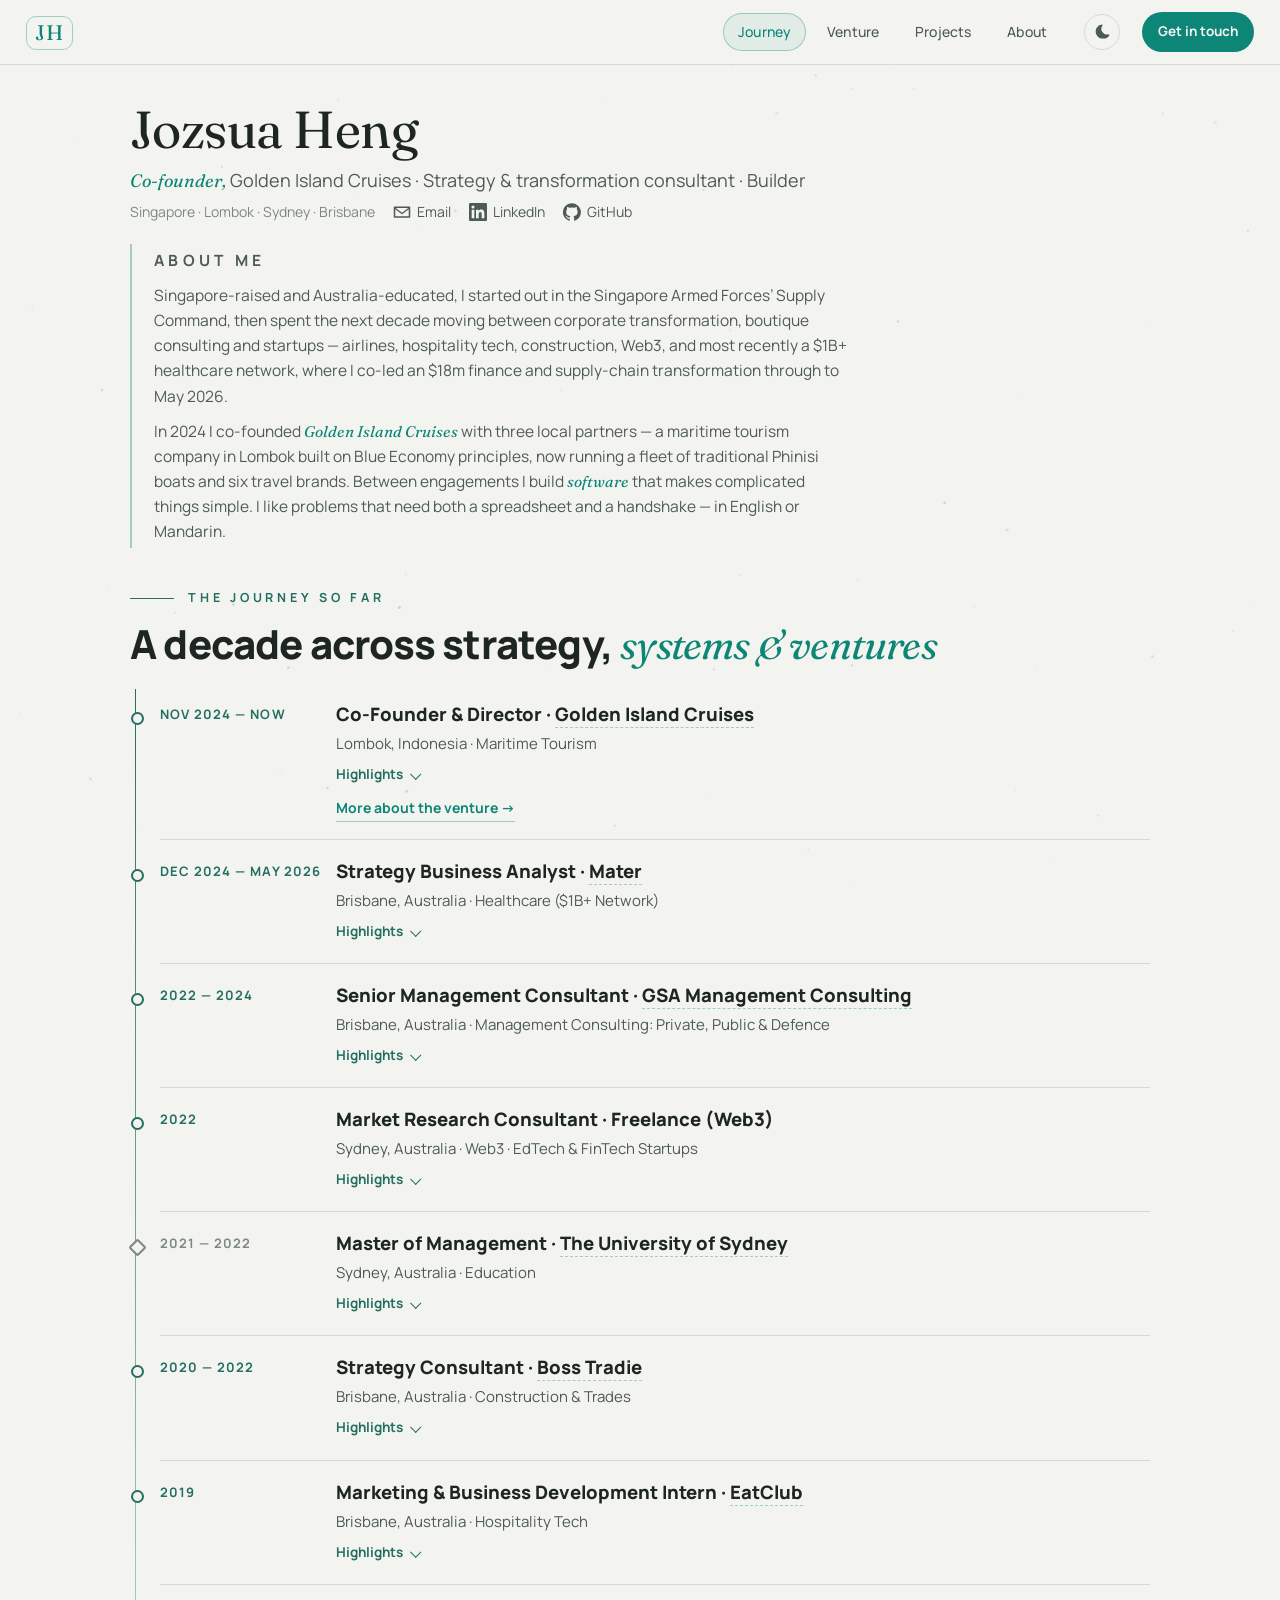
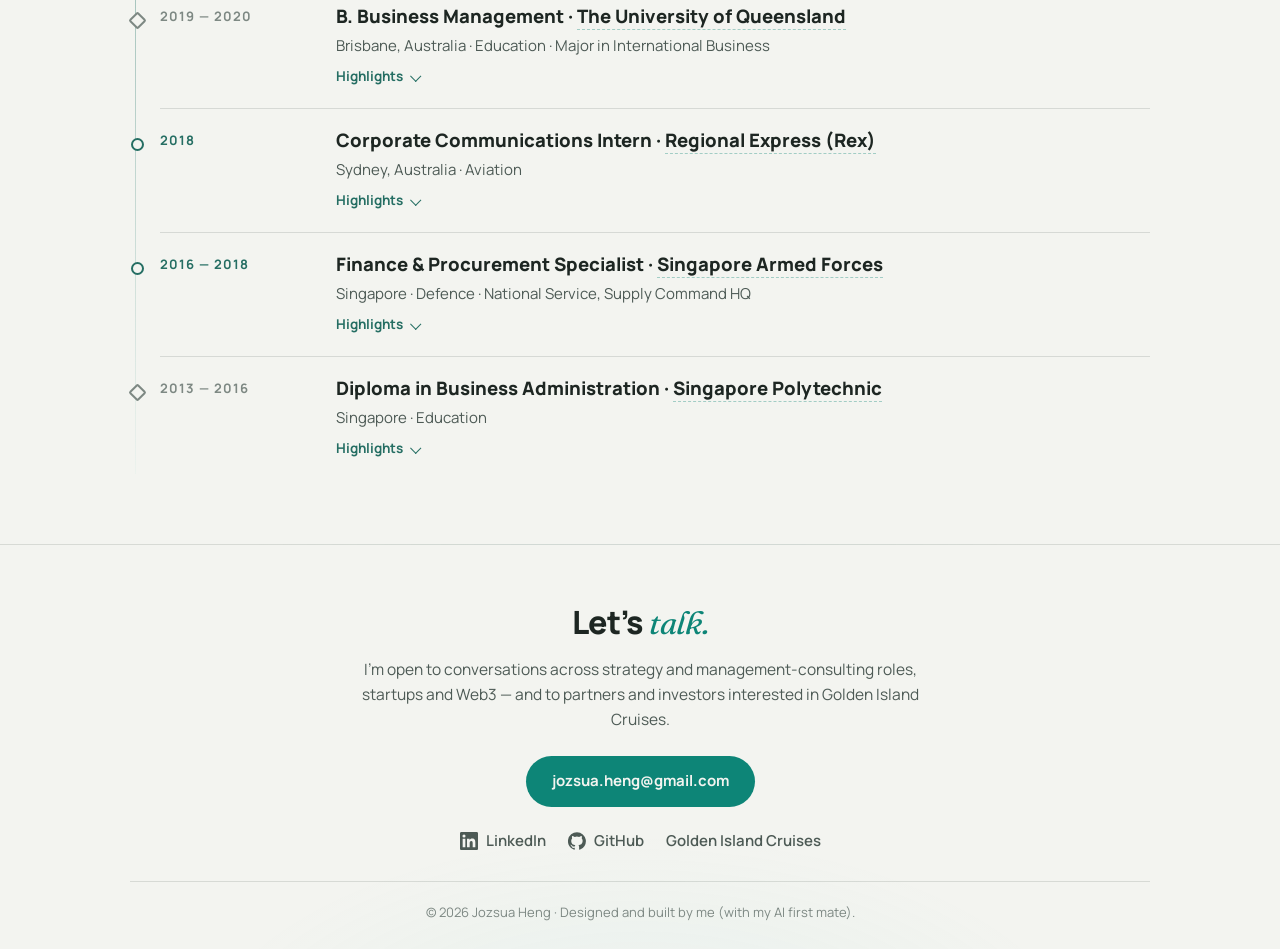
==== index.html @ a4e51306 "Big pass: themes, speckles, venture scrollytelling, education timeline, real photos - Light/dark mod" ====
<!DOCTYPE html>
<html lang="en">
<head>
  <meta charset="UTF-8" />
  <meta name="viewport" content="width=device-width, initial-scale=1.0" />
  <title>Jozsua Heng — Journey</title>
  <meta name="description" content="Jozsua Heng — co-founder of Golden Island Cruises (Lombok, Indonesia), strategy & transformation consultant, and builder of maps, tools and interactive software." />

  <meta property="og:title" content="Jozsua Heng — Ventures · Strategy · Software" />
  <meta property="og:description" content="Co-founder of Golden Island Cruises, strategy & transformation consultant, and builder of interactive software." />
  <meta property="og:type" content="website" />

  <link rel="icon" href="data:image/svg+xml,%3Csvg xmlns='http://www.w3.org/2000/svg' viewBox='0 0 64 64'%3E%3Crect width='64' height='64' rx='14' fill='%230e1218'/%3E%3Ctext x='32' y='42' font-family='Georgia,serif' font-size='28' fill='%236edacb' text-anchor='middle'%3EJH%3C/text%3E%3C/svg%3E" />

  <script>
    // set the saved (or system) theme before CSS paints, to avoid a flash
    (function () {
      try {
        var t = localStorage.getItem("theme");
        if (!t && window.matchMedia("(prefers-color-scheme: light)").matches) t = "light";
        if (t) document.documentElement.dataset.theme = t;
      } catch (e) {}
    })();
  </script>

  <link rel="preconnect" href="https://fonts.googleapis.com" />
  <link rel="preconnect" href="https://fonts.gstatic.com" crossorigin />
  <link href="https://fonts.googleapis.com/css2?family=Fraunces:ital,opsz,wght@0,9..144,400..600;1,9..144,400..600&family=Manrope:wght@400;500;600;700;800&display=swap" rel="stylesheet" />

  <link rel="stylesheet" href="styles.css" />
</head>
<body>
  <canvas id="specks" aria-hidden="true"></canvas>

  <header class="nav">
    <a class="nav-brand" href="index.html" aria-label="Home">
      <span class="monogram">JH</span>
    </a>
    <nav class="nav-links" aria-label="Pages">
      <a href="index.html" aria-current="page">Journey</a>
      <a href="venture.html">Venture</a>
      <a href="projects.html">Projects</a>
      <a href="about.html">About</a>
    </nav>
    <button class="theme-toggle" id="theme-toggle" aria-label="Toggle light/dark mode">
      <svg class="icon-sun" viewBox="0 0 24 24" aria-hidden="true"><path d="M12 17a5 5 0 1 1 0-10 5 5 0 0 1 0 10zm0-2a3 3 0 1 0 0-6 3 3 0 0 0 0 6zM11 1h2v3h-2V1zm0 19h2v3h-2v-3zM3.5 4.9 4.9 3.5l2.1 2.1-1.4 1.4-2.1-2.1zm13.5 13.5 1.4-1.4 2.1 2.1-1.4 1.4-2.1-2.1zM1 11h3v2H1v-2zm19 0h3v2h-3v-2zM3.5 19.1l2.1-2.1 1.4 1.4-2.1 2.1-1.4-1.4zM17 5.6l2.1-2.1 1.4 1.4-2.1 2.1-1.4-1.4z"/></svg>
      <svg class="icon-moon" viewBox="0 0 24 24" aria-hidden="true"><path d="M12.3 22a10 10 0 0 1-8.7-14.9A10 10 0 0 1 11 2.1a1 1 0 0 1 .9 1.6 8 8 0 0 0 8.4 12.4 1 1 0 0 1 1.2 1.4A10 10 0 0 1 12.3 22z"/></svg>
    </button>
    <a class="nav-cta" href="#contact">Get in touch</a>
  </header>

  <main>
    <!-- compact resume-style intro -->
    <section class="intro">
      <div class="container">
        <h1 class="intro-name reveal">Jozsua Heng</h1>
        <p class="intro-roles reveal">
          <span class="accent-serif">Co-founder,</span> Golden Island Cruises &middot; Strategy &amp; transformation consultant &middot; Builder
        </p>
        <p class="intro-meta reveal">
          <span>Singapore · Lombok · Sydney · Brisbane</span>
          <a href="mailto:jozsua.heng@gmail.com"><svg class="icon" viewBox="0 0 24 24" aria-hidden="true"><path d="M2 4.5h20a1 1 0 0 1 1 1v13a1 1 0 0 1-1 1H2a1 1 0 0 1-1-1v-13a1 1 0 0 1 1-1zm1.6 2L12 12.9 20.4 6.5H3.6zM21 8.4l-8.4 6.4a1 1 0 0 1-1.2 0L3 8.4v9.1h18V8.4z"/></svg>Email</a>
          <a href="https://www.linkedin.com/in/jozsuaheng" target="_blank" rel="noopener"><svg class="icon" viewBox="0 0 24 24" aria-hidden="true"><path d="M20.45 20.45h-3.55v-5.57c0-1.33-.03-3.04-1.85-3.04-1.85 0-2.14 1.45-2.14 2.94v5.67H9.36V9h3.41v1.56h.05c.48-.9 1.64-1.85 3.37-1.85 3.6 0 4.27 2.37 4.27 5.46v6.28zM5.34 7.43a2.06 2.06 0 1 1 0-4.12 2.06 2.06 0 0 1 0 4.12zM7.12 20.45H3.56V9h3.56v11.45zM22.22 0H1.77C.79 0 0 .77 0 1.72v20.55C0 23.23.79 24 1.77 24h20.45c.98 0 1.78-.77 1.78-1.73V1.72C24 .77 23.2 0 22.22 0z"/></svg>LinkedIn</a>
          <a href="https://github.com/JozsuaHeng" target="_blank" rel="noopener"><svg class="icon" viewBox="0 0 24 24" aria-hidden="true"><path d="M12 .3a12 12 0 0 0-3.8 23.4c.6.1.8-.3.8-.6v-2c-3.3.7-4-1.6-4-1.6-.6-1.4-1.4-1.8-1.4-1.8-1.1-.7.1-.7.1-.7 1.2.1 1.9 1.2 1.9 1.2 1 1.8 2.8 1.3 3.5 1 .1-.8.4-1.3.7-1.6-2.7-.3-5.5-1.3-5.5-5.9 0-1.3.5-2.4 1.2-3.2-.1-.3-.5-1.5.1-3.2 0 0 1-.3 3.3 1.2a11.5 11.5 0 0 1 6 0c2.3-1.5 3.3-1.2 3.3-1.2.6 1.7.2 2.9.1 3.2.8.8 1.2 1.9 1.2 3.2 0 4.6-2.8 5.6-5.5 5.9.4.4.8 1.1.8 2.2v3.3c0 .3.2.7.8.6A12 12 0 0 0 12 .3z"/></svg>GitHub</a>
        </p>
        <div class="aboutme reveal">
          <p class="aboutme-label">About me</p>
          <p>
            Singapore-raised and Australia-educated, I started out in the
            Singapore Armed Forces&rsquo; Supply Command, then spent the next
            decade moving between corporate transformation, boutique consulting
            and startups — airlines, hospitality tech, construction, Web3, and
            most recently a $1B+ healthcare network, where I co-led an $18m
            finance and supply-chain transformation through to May 2026.
          </p>
          <p>
            In 2024 I co-founded <a href="venture.html" class="accent-serif" style="text-decoration:none">Golden Island Cruises</a>
            with three local partners — a maritime tourism company in Lombok
            built on Blue Economy principles, now running a fleet of
            traditional Phinisi boats and six travel brands. Between
            engagements I build <a href="projects.html" class="accent-serif" style="text-decoration:none">software</a>
            that makes complicated things simple. I like problems that need
            both a spreadsheet and a handshake — in English or Mandarin.
          </p>
        </div>
      </div>
    </section>

    <section class="section">
      <div class="container">
        <p class="eyebrow reveal"><span class="eyebrow-line"></span>The journey so far</p>
        <h2 class="section-title reveal">A decade across strategy, <em class="accent-serif">systems&nbsp;&amp;&nbsp;ventures</em></h2>

        <ol class="timeline">
          <li class="tl-item reveal">
            <div class="tl-when">Nov 2024 — now</div>
            <div class="tl-body">
              <h3>Co-Founder &amp; Director · <a href="venture.html">Golden Island Cruises</a></h3>
              <p class="tl-where">Lombok, Indonesia · Maritime Tourism</p>
              <details class="tl-details">
                <summary>Highlights</summary>
                <ul class="tl-points">
                  <li>Co-founded the company <strong>with three local partners</strong> and engineered its pivot from a boutique agency into a <strong>scaled maritime operator</strong> — securing capital and streamlining vessel acquisition toward a 150% capacity increase within 24 months.</li>
                  <li>Designed a lean operating model on <strong>Blue Economy principles</strong>, cutting overheads ~25% through vertical integration of the supply chain.</li>
                  <li>Built a <strong>dynamic pricing and yield strategy</strong> to manage revenue across Indonesia's seasonal demand cycles.</li>
                  <li>Help lead a cross-functional, multi-lingual <strong>team of 30</strong>, holding international luxury and safety benchmarks in an emerging-market environment.</li>
                  <li>Created a social-enterprise framework prioritising <strong>indigenous employment and cultural preservation</strong>, plus a partnership-pathway equity model for staff.</li>
                  <li>Performed bottom-up <strong>valuations and cashflow forecasts</strong> of the fleet and IP to baseline future equity partnerships and funding rounds.</li>
                </ul>
              </details>
              <p class="tl-links"><a href="venture.html">More about the venture →</a></p>
            </div>
          </li>

          <li class="tl-item reveal">
            <div class="tl-when">Dec 2024 — May 2026</div>
            <div class="tl-body">
              <h3>Strategy Business Analyst · <a href="https://www.mater.org.au/" target="_blank" rel="noopener">Mater</a></h3>
              <p class="tl-where">Brisbane, Australia · Healthcare ($1B+ Network)</p>
              <details class="tl-details">
                <summary>Highlights</summary>
                <ul class="tl-points">
                  <li>Co-led an <strong>$18m organisation-wide finance and supply-chain transformation</strong> ("Making Mater Match Fit" and the Dynamics&nbsp;365 remediation) for one of Australia's largest healthcare providers.</li>
                  <li>Identified and mitigated <strong>300+ critical data-integrity risks</strong>, directly informing executive decision-making and preventing operational downtime.</li>
                  <li>Translated <strong>600+ business and technical requirements</strong> into an actionable roadmap — six work packages and sixteen workstreams — for senior leadership.</li>
                  <li>Served as a strategic aide to the <strong>CFO</strong>, turning complex program data into board-level briefs and presentations.</li>
                </ul>
              </details>
            </div>
          </li>

          <li class="tl-item reveal">
            <div class="tl-when">2022 — 2024</div>
            <div class="tl-body">
              <h3>Senior Management Consultant · <a href="https://gsamc.com.au/" target="_blank" rel="noopener">GSA Management Consulting</a></h3>
              <p class="tl-where">Brisbane, Australia · Management Consulting: Private, Public &amp; Defence</p>
              <details class="tl-details">
                <summary>Highlights</summary>
                <ul class="tl-points">
                  <li>Delivered <strong>requirements gathering, options analyses and cost models</strong> across health, emergency services, defence, education, agriculture and construction — including a health-sector engagement that earned a formal client commendation.</li>
                  <li>Coordinated a major <strong>emergency-services transition program</strong>: deliverables, milestones, dependencies and budgets across multiple workstreams.</li>
                  <li>Founded the firm's internal <strong>Tech Advisory Team</strong> and designed its first workshops on AI and generative AI, driving a culture of digital readiness.</li>
                  <li>Curated content for international excellence awards — <strong>securing category wins and finalist placements</strong> — and built dashboards and metrics that improved how the firm ran its own engagements.</li>
                </ul>
              </details>
            </div>
          </li>

          <li class="tl-item reveal">
            <div class="tl-when">2022</div>
            <div class="tl-body">
              <h3>Market Research Consultant · Freelance (Web3)</h3>
              <p class="tl-where">Sydney, Australia · Web3 · EdTech &amp; FinTech Startups</p>
              <details class="tl-details">
                <summary>Highlights</summary>
                <ul class="tl-points">
                  <li>Architected the <strong>go-to-market strategy</strong> for web3academy, an EdTech venture moving traditional curriculum into decentralised learning.</li>
                  <li>Ran market and competitor analysis for NiftySubs, a FinTech subscription-management startup — feeding a <strong>pre-seed raise of $1.5m at a $13.5m valuation</strong>.</li>
                  <li>Co-designed and launched a <strong>5-day online course</strong> on the fundamentals of Web3.</li>
                </ul>
              </details>
            </div>
          </li>

          <li class="tl-item tl-edu reveal">
            <div class="tl-when">2021 — 2022</div>
            <div class="tl-body">
              <h3>Master of Management · <a href="https://www.sydney.edu.au/" target="_blank" rel="noopener">The University of Sydney</a></h3>
              <p class="tl-where">Sydney, Australia · Education</p>
              <details class="tl-details">
                <summary>Highlights</summary>
                <ul class="tl-points">
                  <li>Led a strategic <strong>market-entry project</strong> for a Web3 EdTech startup — then was retained as its freelance consultant for the implementation.</li>
                </ul>
              </details>
            </div>
          </li>

          <li class="tl-item reveal">
            <div class="tl-when">2020 — 2022</div>
            <div class="tl-body">
              <h3>Strategy Consultant · <a href="https://bosstradie.com.au/" target="_blank" rel="noopener">Boss Tradie</a></h3>
              <p class="tl-where">Brisbane, Australia · Construction &amp; Trades</p>
              <details class="tl-details">
                <summary>Highlights</summary>
                <ul class="tl-points">
                  <li>Cut a client's internal costs <strong>80%</strong> by restructuring sales around cross-border outsourcing, and achieved a <strong>48% manufacturing cost reduction</strong> for a height-safety client.</li>
                  <li>Led a <strong>Salesforce Sales Cloud implementation</strong> end-to-end — requirements, integration and stakeholder capability building.</li>
                  <li>Guided clients through <strong>ISO 9001 / 14001 / 45001 certification</strong>, including a new document-control system.</li>
                  <li>Built <strong>online calculators and estimating tools</strong> that streamlined quoting and bidding, and helped launch a concrete-polishing company from concept to full-scale operations.</li>
                </ul>
              </details>
            </div>
          </li>

          <li class="tl-item reveal">
            <div class="tl-when">2019</div>
            <div class="tl-body">
              <h3>Marketing &amp; Business Development Intern · <a href="https://eatclub.com.au/" target="_blank" rel="noopener">EatClub</a></h3>
              <p class="tl-where">Brisbane, Australia · Hospitality Tech</p>
              <details class="tl-details">
                <summary>Highlights</summary>
                <ul class="tl-points">
                  <li>Contributed to <strong>business and market development strategies</strong> for revenue growth in the restaurant-deals app.</li>
                  <li>Developed a <strong>CRM dashboard</strong> for market analysis and decision-making.</li>
                  <li>Ran <strong>user testing</strong> for the next version of the consumer app and QA on marketing material.</li>
                </ul>
              </details>
            </div>
          </li>

          <li class="tl-item tl-edu reveal">
            <div class="tl-when">2019 — 2020</div>
            <div class="tl-body">
              <h3>B. Business Management · <a href="https://www.uq.edu.au/" target="_blank" rel="noopener">The University of Queensland</a></h3>
              <p class="tl-where">Brisbane, Australia · Education · Major in International Business</p>
              <details class="tl-details">
                <summary>Highlights</summary>
                <ul class="tl-points">
                  <li>Awarded the 2020 <strong>Dean's Commendation for Academic Excellence</strong> — GPA in the top 10%.</li>
                  <li>As <strong>President of AIESEC UQ</strong>, orchestrated a merger of the UQ and QUT chapters, rescuing the program from insolvency.</li>
                  <li><strong>Master of Ceremonies</strong> for a 300-person gala, and mentor in the UQ BEL Global Mates program.</li>
                </ul>
              </details>
            </div>
          </li>

          <li class="tl-item reveal">
            <div class="tl-when">2018</div>
            <div class="tl-body">
              <h3>Corporate Communications Intern · <a href="https://www.rex.com.au/" target="_blank" rel="noopener">Regional Express (Rex)</a></h3>
              <p class="tl-where">Sydney, Australia · Aviation</p>
              <details class="tl-details">
                <summary>Highlights</summary>
                <ul class="tl-points">
                  <li>Supported <strong>corporate communications</strong> for Australia's largest independent regional airline, serving 60 destinations.</li>
                  <li>Investigated <strong>customer advocacy</strong> using the Merlot, Sabre and Vector aviation systems.</li>
                  <li>Helped design and develop the airline's <strong>web and social media strategy</strong>.</li>
                </ul>
              </details>
            </div>
          </li>

          <li class="tl-item reveal">
            <div class="tl-when">2016 — 2018</div>
            <div class="tl-body">
              <h3>Finance &amp; Procurement Specialist · <a href="https://www.mindef.gov.sg/" target="_blank" rel="noopener">Singapore Armed Forces</a></h3>
              <p class="tl-where">Singapore · Defence · National Service, Supply Command HQ</p>
              <details class="tl-details">
                <summary>Highlights</summary>
                <ul class="tl-points">
                  <li>Managed finance and procurement at <strong>HQ Combat Service Support Command</strong>, including official and confidential government documentation.</li>
                  <li>Audited records and accounts, producing <strong>risk evaluation reports</strong> and mitigation strategies.</li>
                  <li>Process-mapped and <strong>redesigned the tender system</strong> to reduce vulnerabilities in procurement.</li>
                </ul>
              </details>
            </div>
          </li>

          <li class="tl-item tl-edu reveal">
            <div class="tl-when">2013 — 2016</div>
            <div class="tl-body">
              <h3>Diploma in Business Administration · <a href="https://www.sp.edu.sg/" target="_blank" rel="noopener">Singapore Polytechnic</a></h3>
              <p class="tl-where">Singapore · Education</p>
              <details class="tl-details">
                <summary>Highlights</summary>
                <ul class="tl-points">
                  <li>Specialised in <strong>Marketing Management and International Business &amp; Trade</strong>.</li>
                  <li>Served as a <strong>School of Business Student Ambassador</strong> and organising chairman for the cohort's bonding day.</li>
                </ul>
              </details>
            </div>
          </li>
        </ol>
      </div>
    </section>
  </main>

  <footer class="footer" id="contact">
    <div class="footer-cta">
      <p class="footer-line">Let&rsquo;s <em class="accent-serif">talk.</em></p>
      <p class="footer-sub">I&rsquo;m open to conversations across strategy and management-consulting roles, startups and Web3 — and to partners and investors interested in Golden Island Cruises.</p>
      <a class="btn btn-accent" id="email-btn" href="mailto:jozsua.heng@gmail.com">jozsua.heng@gmail.com</a>
    </div>
    <div class="footer-links">
      <a href="https://www.linkedin.com/in/jozsuaheng" target="_blank" rel="noopener"><svg class="icon" viewBox="0 0 24 24" aria-hidden="true"><path d="M20.45 20.45h-3.55v-5.57c0-1.33-.03-3.04-1.85-3.04-1.85 0-2.14 1.45-2.14 2.94v5.67H9.36V9h3.41v1.56h.05c.48-.9 1.64-1.85 3.37-1.85 3.6 0 4.27 2.37 4.27 5.46v6.28zM5.34 7.43a2.06 2.06 0 1 1 0-4.12 2.06 2.06 0 0 1 0 4.12zM7.12 20.45H3.56V9h3.56v11.45zM22.22 0H1.77C.79 0 0 .77 0 1.72v20.55C0 23.23.79 24 1.77 24h20.45c.98 0 1.78-.77 1.78-1.73V1.72C24 .77 23.2 0 22.22 0z"/></svg>LinkedIn</a>
      <a href="https://github.com/JozsuaHeng" target="_blank" rel="noopener"><svg class="icon" viewBox="0 0 24 24" aria-hidden="true"><path d="M12 .3a12 12 0 0 0-3.8 23.4c.6.1.8-.3.8-.6v-2c-3.3.7-4-1.6-4-1.6-.6-1.4-1.4-1.8-1.4-1.8-1.1-.7.1-.7.1-.7 1.2.1 1.9 1.2 1.9 1.2 1 1.8 2.8 1.3 3.5 1 .1-.8.4-1.3.7-1.6-2.7-.3-5.5-1.3-5.5-5.9 0-1.3.5-2.4 1.2-3.2-.1-.3-.5-1.5.1-3.2 0 0 1-.3 3.3 1.2a11.5 11.5 0 0 1 6 0c2.3-1.5 3.3-1.2 3.3-1.2.6 1.7.2 2.9.1 3.2.8.8 1.2 1.9 1.2 3.2 0 4.6-2.8 5.6-5.5 5.9.4.4.8 1.1.8 2.2v3.3c0 .3.2.7.8.6A12 12 0 0 0 12 .3z"/></svg>GitHub</a>
      <a href="https://komododiscoverytour.com/" target="_blank" rel="noopener">Golden Island Cruises</a>
    </div>
    <p class="footer-copy">© 2026 Jozsua Heng · Designed and built by me (with my AI first mate).</p>
  </footer>

  <script src="script.js"></script>
</body>
</html>
---- styles.css ----
/* ============================================================
   Jozsua Heng — portfolio (multi-page)
   Dark-grey ink + ocean-teal accent, floating speckle backdrop,
   light/dark themes. Fraunces display, Manrope body.
   Pages: index (Journey) · venture · projects · about
   ============================================================ */

:root {
  --bg: #0e1218;
  --bg-2: #111620;
  --bg-3: #151b27;
  --ink: #e7eae8;
  --ink-dim: #a9b1ad;
  --ink-faint: #6d7671;
  --accent: #6edacb;        /* sea-glass teal */
  --accent-bright: #97e9dc;
  --accent-dim: #58b0a5;
  --accent-border: rgba(110, 218, 203, 0.35);
  --accent-faint: rgba(110, 218, 203, 0.08);
  --line: rgba(231, 234, 232, 0.1);
  --card: rgba(255, 255, 255, 0.03);
  --nav-bg: rgba(14, 18, 24, 0.75);
  --shadow-lg: 0 30px 80px rgba(0, 0, 0, 0.5), 0 4px 18px rgba(0, 0, 0, 0.35);
  --radius: 18px;
  --font-body: "Manrope", -apple-system, BlinkMacSystemFont, "Segoe UI", sans-serif;
  --font-display: "Fraunces", Georgia, "Times New Roman", serif;
  --ease-out: cubic-bezier(0.16, 1, 0.3, 1);
}

[data-theme="light"] {
  --bg: #f3f4f0;
  --bg-2: #edeee9;
  --bg-3: #e5e7e0;
  --ink: #1d2622;
  --ink-dim: #4d5a55;
  --ink-faint: #7d8883;
  --accent: #0d8577;
  --accent-bright: #0aa38f;
  --accent-dim: #256e63;
  --accent-border: rgba(13, 133, 119, 0.35);
  --accent-faint: rgba(13, 133, 119, 0.07);
  --line: rgba(29, 38, 34, 0.13);
  --card: rgba(255, 255, 255, 0.65);
  --nav-bg: rgba(243, 244, 240, 0.8);
  --shadow-lg: 0 24px 60px rgba(29, 38, 34, 0.18), 0 4px 14px rgba(29, 38, 34, 0.1);
}

* { margin: 0; padding: 0; box-sizing: border-box; }

html { scroll-behavior: smooth; background: var(--bg); }

body {
  background: transparent;
  color: var(--ink);
  font-family: var(--font-body);
  font-size: 16.5px;
  line-height: 1.62;
  -webkit-font-smoothing: antialiased;
  overflow-x: hidden;
  display: flex;
  flex-direction: column;
  min-height: 100svh;
  transition: color 0.35s ease;
}
main { flex: 1; }

img { max-width: 100%; display: block; }
a { color: inherit; }
svg.icon { width: 18px; height: 18px; vertical-align: -3.5px; fill: currentColor; }

::selection { background: rgba(110, 218, 203, 0.3); }

/* floating speckle backdrop (drawn by script.js) */
#specks {
  position: fixed;
  inset: 0;
  z-index: -1;
  pointer-events: none;
}

.container {
  width: min(1020px, calc(100% - 48px));
  margin: 0 auto;
}

/* ---------- reveal-on-scroll ---------- */
.reveal {
  opacity: 0;
  transform: translateY(22px);
  transition: opacity 0.8s var(--ease-out), transform 0.8s var(--ease-out);
  transition-delay: var(--d, 0s);
  will-change: opacity, transform;
}
.reveal.in {
  opacity: 1;
  transform: none;
}

/* ============================================================
   NAV — tab bar
   ============================================================ */
.nav {
  position: sticky;
  top: 0;
  z-index: 50;
  display: flex;
  align-items: center;
  gap: 22px;
  padding: 12px 26px;
  background: var(--nav-bg);
  -webkit-backdrop-filter: saturate(160%) blur(18px);
  backdrop-filter: saturate(160%) blur(18px);
  border-bottom: 1px solid var(--line);
}
.nav-brand { text-decoration: none; }
.monogram {
  font-family: var(--font-display);
  font-size: 21px;
  color: var(--accent);
  letter-spacing: 0.04em;
  border: 1px solid var(--accent-border);
  border-radius: 10px;
  padding: 2px 8px 4px;
}
.nav-links {
  display: flex;
  gap: 6px;
  margin-left: auto;
}
.nav-links a {
  text-decoration: none;
  font-size: 14px;
  font-weight: 500;
  color: var(--ink-dim);
  letter-spacing: 0.01em;
  padding: 7px 14px;
  border-radius: 999px;
  border: 1px solid transparent;
  transition: color 0.25s ease, background 0.25s ease, border-color 0.25s ease;
}
.nav-links a:hover { color: var(--ink); background: var(--accent-faint); }
.nav-links a[aria-current="page"] {
  color: var(--accent);
  border-color: var(--accent-border);
  background: var(--accent-faint);
}
.theme-toggle {
  width: 36px;
  height: 36px;
  display: grid;
  place-items: center;
  border: 1px solid var(--line);
  border-radius: 999px;
  background: transparent;
  color: var(--ink-dim);
  cursor: pointer;
  transition: color 0.25s ease, border-color 0.25s ease, transform 0.25s var(--ease-out);
}
.theme-toggle:hover { color: var(--accent); border-color: var(--accent-border); transform: rotate(15deg); }
.theme-toggle svg { width: 17px; height: 17px; fill: currentColor; }
.icon-moon { display: none; }
[data-theme="light"] .icon-sun { display: none; }
[data-theme="light"] .icon-moon { display: block; }
.nav-cta {
  font-size: 13.5px;
  font-weight: 700;
  text-decoration: none;
  color: var(--bg);
  background: var(--accent);
  padding: 9px 16px;
  border-radius: 999px;
  transition: transform 0.25s var(--ease-out), background 0.25s ease;
  white-space: nowrap;
}
.nav-cta:hover { background: var(--accent-bright); transform: translateY(-1px); }

/* ============================================================
   PAGE HEADER — compact, resume-style
   ============================================================ */
.intro { padding: 38px 0 6px; }
.intro-name {
  font-family: var(--font-display);
  font-weight: 400;
  font-size: clamp(38px, 5.6vw, 52px);
  line-height: 1.02;
  letter-spacing: -0.01em;
  margin-bottom: 10px;
}
.intro-roles {
  font-size: clamp(16px, 2vw, 18px);
  color: var(--ink-dim);
  margin-bottom: 6px;
}
.accent-serif {
  font-family: var(--font-display);
  font-style: italic;
  color: var(--accent);
  font-weight: 400;
}
.intro-meta {
  display: flex;
  flex-wrap: wrap;
  align-items: center;
  gap: 8px 18px;
  font-size: 14px;
  color: var(--ink-faint);
  margin-bottom: 20px;
}
.intro-meta a {
  display: inline-flex;
  align-items: center;
  gap: 6px;
  color: var(--ink-dim);
  text-decoration: none;
  transition: color 0.25s ease;
}
.intro-meta a:hover { color: var(--accent); }

/* quick "About me" block on the Journey page */
.aboutme {
  border-left: 2px solid var(--accent-border);
  padding: 4px 0 4px 22px;
  max-width: 720px;
}
.aboutme-label {
  font-size: 12px;
  font-weight: 700;
  letter-spacing: 0.28em;
  text-transform: uppercase;
  color: var(--accent-dim);
  margin-bottom: 6px;
}
.aboutme p { color: var(--ink-dim); font-size: 15.5px; }
.aboutme p + p { margin-top: 10px; }

/* simple page headers on secondary pages */
.page-head { padding: 38px 0 0; }

/* ============================================================
   SECTIONS — shared
   ============================================================ */
.section { padding: 34px 0 64px; }

.eyebrow {
  display: flex;
  align-items: center;
  gap: 14px;
  font-size: 12.5px;
  font-weight: 700;
  letter-spacing: 0.3em;
  text-transform: uppercase;
  color: var(--accent-dim);
  margin-bottom: 14px;
}
.eyebrow-line {
  width: 44px;
  height: 1px;
  background: var(--accent-dim);
  transform-origin: left;
  transform: scaleX(0);
  transition: transform 1.1s var(--ease-out) 0.15s;
}
.reveal.in .eyebrow-line { transform: scaleX(1); }

.section-title {
  font-family: var(--font-body);
  font-weight: 800;
  font-size: clamp(28px, 4.2vw, 40px);
  line-height: 1.1;
  letter-spacing: -0.02em;
  margin-bottom: 16px;
}
.section-title em { font-weight: 400; }

.lede {
  font-size: clamp(16px, 1.9vw, 18px);
  color: var(--ink-dim);
  max-width: 700px;
  margin-bottom: 32px;
}

.subhead {
  font-family: var(--font-display);
  font-weight: 400;
  font-style: italic;
  font-size: clamp(22px, 3vw, 27px);
  color: var(--ink-dim);
  margin-bottom: 24px;
}

/* ============================================================
   JOURNEY (timeline, index page)
   ============================================================ */
.timeline {
  list-style: none;
  margin-top: 8px;
  position: relative;
  padding-left: 30px;
}
.timeline::before {
  content: "";
  position: absolute;
  left: 5px;
  top: 6px;
  bottom: 6px;
  width: 1px;
  background: linear-gradient(var(--accent-dim), rgba(110, 218, 203, 0.05));
}
.tl-item {
  position: relative;
  display: grid;
  grid-template-columns: 150px 1fr;
  gap: 26px;
  padding: 17px 0;
}
.tl-item + .tl-item { border-top: 1px solid var(--line); }
.tl-item::before {
  content: "";
  position: absolute;
  left: -29px;
  top: 29px;
  width: 9px;
  height: 9px;
  border-radius: 50%;
  background: var(--bg);
  border: 2px solid var(--accent-dim);
}
/* education entries get a hollow diamond marker */
.tl-item.tl-edu::before {
  border-radius: 2px;
  transform: rotate(45deg);
  border-color: var(--ink-faint);
}
.tl-when {
  font-size: 13px;
  font-weight: 700;
  letter-spacing: 0.08em;
  text-transform: uppercase;
  color: var(--accent-dim);
  padding-top: 4px;
  white-space: nowrap;
}
.tl-edu .tl-when { color: var(--ink-faint); }
.tl-body h3 { font-size: 18.5px; font-weight: 800; margin-bottom: 2px; }
.tl-body h3 a {
  text-decoration: none;
  border-bottom: 1px dashed var(--accent-border);
  transition: color 0.25s ease, border-color 0.25s ease;
}
.tl-body h3 a:hover { color: var(--accent); border-bottom-style: solid; }
.tl-where {
  font-size: 15px;
  color: var(--ink-dim);
  margin-bottom: 2px;
}

/* collapsible highlights */
.tl-details { margin-top: 4px; }
.tl-details summary {
  list-style: none;
  cursor: pointer;
  display: inline-flex;
  align-items: center;
  gap: 8px;
  font-size: 13.5px;
  font-weight: 700;
  color: var(--accent-dim);
  padding: 3px 0;
  user-select: none;
  transition: color 0.25s ease;
}
.tl-details summary::-webkit-details-marker { display: none; }
.tl-details summary:hover { color: var(--accent); }
.tl-details summary::after {
  content: "";
  width: 7px;
  height: 7px;
  border-right: 1.5px solid currentColor;
  border-bottom: 1.5px solid currentColor;
  transform: rotate(45deg) translateY(-1px);
  transition: transform 0.3s var(--ease-out);
}
.tl-details[open] summary::after { transform: rotate(225deg) translateY(-1px); }
.tl-details[open] summary { color: var(--accent); }

.tl-points {
  list-style: none;
  display: flex;
  flex-direction: column;
  gap: 8px;
  padding: 8px 0 4px;
}
.tl-points li {
  position: relative;
  padding-left: 22px;
  color: var(--ink-dim);
  font-size: 15px;
  line-height: 1.6;
}
.tl-points li::before {
  content: "";
  position: absolute;
  left: 4px;
  top: 0.62em;
  width: 6px;
  height: 6px;
  border-radius: 50%;
  background: rgba(110, 218, 203, 0.55);
}
.tl-points strong { color: var(--ink); font-weight: 700; }

.tl-links { margin-top: 8px; display: flex; gap: 16px; flex-wrap: wrap; }
.tl-links a {
  font-size: 14px;
  font-weight: 700;
  color: var(--accent);
  text-decoration: none;
  border-bottom: 1px solid var(--accent-border);
  padding-bottom: 1px;
  transition: border-color 0.25s ease, color 0.25s ease;
}
.tl-links a:hover { color: var(--accent-bright); border-bottom-color: var(--accent-bright); }

/* ============================================================
   VENTURE page
   ============================================================ */

/* photo mosaic */
.mosaic {
  display: grid;
  grid-template-columns: 3fr 2fr;
  grid-template-rows: 1fr 1fr;
  gap: 14px;
  margin-bottom: 56px;
}
.mosaic figure {
  overflow: hidden;
  border-radius: var(--radius);
  border: 1px solid var(--line);
  box-shadow: var(--shadow-lg);
  margin: 0;
}
.mosaic figure:first-child { grid-row: 1 / 3; }
.mosaic img {
  width: 100%;
  height: 100%;
  object-fit: cover;
  transition: transform 0.8s var(--ease-out);
}
.mosaic figure:hover img { transform: scale(1.035); }

/* scrollytelling — sticky media, steps drive the image */
.story {
  display: grid;
  grid-template-columns: 5fr 6fr;
  gap: 52px;
  align-items: start;
  margin: 24px 0 40px;
}
.story-media {
  position: sticky;
  top: 86px;
  height: min(74vh, 620px);
  border-radius: var(--radius);
  overflow: hidden;
  border: 1px solid var(--line);
  box-shadow: var(--shadow-lg);
  order: 2;
}
.story-media img {
  position: absolute;
  inset: 0;
  width: 100%;
  height: 100%;
  object-fit: cover;
  opacity: 0;
  transform: scale(1.07);
  transition: opacity 0.9s var(--ease-out), transform 6s linear;
}
.story-media img.active { opacity: 1; transform: scale(1); }
.story-steps { order: 1; }
.step {
  min-height: 52vh;
  display: flex;
  flex-direction: column;
  justify-content: center;
  opacity: 0.3;
  transition: opacity 0.5s ease;
}
.step.active { opacity: 1; }
.step-num {
  font-family: var(--font-display);
  font-style: italic;
  font-size: 17px;
  color: var(--accent);
  margin-bottom: 8px;
}
.step h3 {
  font-size: clamp(24px, 3.2vw, 32px);
  font-weight: 800;
  letter-spacing: -0.015em;
  margin-bottom: 12px;
}
.step p { color: var(--ink-dim); max-width: 420px; }

.venture-grid {
  display: grid;
  grid-template-columns: 1fr 1fr;
  gap: 32px 52px;
  margin-bottom: 48px;
}
.venture-copy h3 {
  font-family: var(--font-display);
  font-weight: 400;
  font-size: 24px;
  margin-bottom: 10px;
  color: var(--accent);
}
.venture-copy p { color: var(--ink-dim); }
.venture-copy a { color: var(--accent); }

.stats {
  display: grid;
  grid-template-columns: repeat(4, 1fr);
  gap: 20px;
  padding: 30px 0;
  border-top: 1px solid var(--line);
  border-bottom: 1px solid var(--line);
  margin-bottom: 40px;
  text-align: center;
}
.stat-num {
  display: block;
  font-family: var(--font-display);
  font-size: clamp(34px, 4.4vw, 48px);
  color: var(--ink);
  line-height: 1.1;
  font-variant-numeric: tabular-nums;
}
.stat-label {
  font-size: 12.5px;
  letter-spacing: 0.14em;
  text-transform: uppercase;
  color: var(--ink-faint);
}
.venture-links { display: flex; gap: 14px; flex-wrap: wrap; }

/* brand network */
.brands { margin-top: 72px; }
.brand-grid {
  display: grid;
  grid-template-columns: repeat(3, 1fr);
  gap: 18px;
}
.brand-card {
  display: block;
  text-decoration: none;
  background: var(--card);
  border: 1px solid var(--line);
  border-radius: 14px;
  padding: 20px 22px;
  transition: transform 0.35s var(--ease-out), border-color 0.35s ease, background 0.35s ease;
}
.brand-card:hover {
  transform: translateY(-4px);
  border-color: var(--accent-border);
  background: var(--accent-faint);
}
.brand-logo {
  width: 54px;
  height: 54px;
  border-radius: 12px;
  object-fit: contain;
  background: #fff;
  padding: 5px;
  border: 1px solid var(--line);
  margin-bottom: 12px;
}
.brand-card h4 { font-size: 16px; font-weight: 800; margin-bottom: 2px; }
.brand-card .brand-domain {
  font-size: 13px;
  color: var(--ink-faint);
  margin-bottom: 7px;
  word-break: break-all;
}
.brand-card p { font-size: 13.5px; color: var(--ink-dim); line-height: 1.5; }
.brand-card .brand-go {
  display: inline-block;
  margin-top: 9px;
  font-size: 13px;
  font-weight: 700;
  color: var(--accent);
}
.brand-card.flagship { border-color: var(--accent-border); }
.brand-card.flagship h4 { color: var(--accent); }

.btn {
  display: inline-block;
  text-decoration: none;
  font-weight: 700;
  font-size: 15px;
  padding: 13px 26px;
  border-radius: 999px;
  transition: transform 0.3s var(--ease-out), background 0.3s ease, border-color 0.3s ease;
}
.btn-accent { background: var(--accent); color: var(--bg); }
.btn-accent:hover { background: var(--accent-bright); transform: translateY(-2px); }
.btn-ghost {
  color: var(--ink);
  border: 1px solid var(--line);
}
.btn-ghost:hover { border-color: var(--ink-faint); transform: translateY(-2px); }

/* email illumination when arriving via "Get in touch" */
@keyframes emailGlow {
  0%   { box-shadow: 0 0 0 0 rgba(110, 218, 203, 0); }
  25%  { box-shadow: 0 0 18px 4px rgba(110, 218, 203, 0.55), 0 0 60px 12px rgba(110, 218, 203, 0.25); }
  60%  { box-shadow: 0 0 24px 6px rgba(110, 218, 203, 0.45), 0 0 80px 16px rgba(110, 218, 203, 0.2); }
  100% { box-shadow: 0 0 0 0 rgba(110, 218, 203, 0); }
}
.illuminate { animation: emailGlow 2.6s ease-out 1; }

/* ============================================================
   PROJECTS page
   ============================================================ */

/* consulting engagement cards — compact, with icons */
.eng-grid {
  display: grid;
  grid-template-columns: repeat(3, 1fr);
  gap: 16px;
  margin-bottom: 8px;
}
.eng-card {
  background: var(--card);
  border: 1px solid var(--line);
  border-radius: 14px;
  padding: 18px 20px;
  transition: border-color 0.35s ease, background 0.35s ease, transform 0.35s var(--ease-out);
}
.eng-card:hover { border-color: var(--accent-border); background: var(--accent-faint); transform: translateY(-3px); }
.eng-icon { width: 28px; height: 28px; color: var(--accent); margin-bottom: 10px; }
.eng-icon svg { width: 100%; height: 100%; fill: none; stroke: currentColor; stroke-width: 1.7; stroke-linecap: round; stroke-linejoin: round; }
.eng-org {
  font-size: 11.5px;
  font-weight: 700;
  letter-spacing: 0.13em;
  text-transform: uppercase;
  color: var(--accent-dim);
  margin-bottom: 5px;
}
.eng-card h4 { font-size: 15px; font-weight: 800; line-height: 1.35; margin-bottom: 5px; }
.eng-card p { font-size: 13.5px; color: var(--ink-dim); line-height: 1.55; }
.eng-note {
  font-size: 14px;
  color: var(--ink-faint);
  font-style: italic;
  margin-top: 16px;
}

/* software cards — condensed grid with screenshots */
.proj-grid {
  display: grid;
  grid-template-columns: 1fr 1fr;
  gap: 22px;
}
.proj-card {
  display: block;
  border-radius: var(--radius);
  overflow: hidden;
  border: 1px solid var(--line);
  background: var(--card);
  transition: transform 0.4s var(--ease-out), border-color 0.4s ease;
}
.proj-card:hover { transform: translateY(-6px); border-color: var(--accent-border); }
.proj-card img {
  width: 100%;
  aspect-ratio: 16 / 9;
  object-fit: cover;
  object-position: top;
  border-bottom: 1px solid var(--line);
}
.proj-body { padding: 18px 20px 20px; }
.proj-body h4 { font-size: 17.5px; font-weight: 800; margin-bottom: 6px; }
.proj-body p { font-size: 14.5px; color: var(--ink-dim); line-height: 1.55; margin-bottom: 9px; }
.proj-tags {
  font-size: 12px;
  letter-spacing: 0.1em;
  text-transform: uppercase;
  color: var(--ink-faint) !important;
  margin-bottom: 10px;
}
.proj-links { display: flex; gap: 18px; flex-wrap: wrap; }
.proj-links a {
  font-weight: 700;
  font-size: 14px;
  color: var(--accent);
  text-decoration: none;
  border-bottom: 1px solid var(--accent-border);
  padding-bottom: 1px;
  transition: border-color 0.25s ease, color 0.25s ease;
}
.proj-links a:hover { color: var(--accent-bright); border-bottom-color: var(--accent-bright); }

/* small "for fun" cards */
.experiments {
  display: grid;
  grid-template-columns: repeat(3, 1fr);
  gap: 16px;
}
.exp-card {
  display: block;
  text-decoration: none;
  border-radius: 14px;
  overflow: hidden;
  border: 1px solid var(--line);
  background: var(--card);
  transition: transform 0.4s var(--ease-out), border-color 0.4s ease;
}
.exp-card:hover { transform: translateY(-5px); border-color: var(--accent-border); }
.exp-card img { aspect-ratio: 16 / 9; object-fit: cover; object-position: top; }
.exp-body { padding: 13px 17px 15px; }
.exp-body h4 { font-size: 15px; margin-bottom: 3px; }
.exp-body p { font-size: 13.5px; color: var(--ink-dim); line-height: 1.5; }

/* ============================================================
   ABOUT page
   ============================================================ */
.about-grid {
  display: grid;
  grid-template-columns: 1fr 1fr;
  gap: 20px;
  margin-top: 6px;
}
.about-card {
  background: var(--card);
  border: 1px solid var(--line);
  border-radius: var(--radius);
  padding: 26px 28px;
}
.about-card h3 {
  font-family: var(--font-display);
  font-weight: 400;
  font-size: 22px;
  color: var(--accent);
  margin-bottom: 12px;
}
.about-card ul { list-style: none; }
.about-card li {
  color: var(--ink-dim);
  font-size: 15px;
  padding: 6px 0;
  border-bottom: 1px solid var(--line);
}
.about-card li:last-child { border-bottom: none; }
.about-card li strong { color: var(--ink); font-weight: 700; }
.about-card > p { color: var(--ink-dim); font-size: 15px; }

.chips { display: flex; flex-wrap: wrap; gap: 8px; }
.chips span {
  font-size: 13px;
  color: var(--ink-dim);
  border: 1px solid var(--line);
  background: var(--card);
  border-radius: 999px;
  padding: 5px 13px;
}

/* ============================================================
   FOOTER — shared contact band
   ============================================================ */
.footer {
  border-top: 1px solid var(--line);
  background:
    radial-gradient(55% 90% at 50% 130%, rgba(110, 218, 203, 0.09), transparent 65%),
    var(--bg);
  text-align: center;
  padding: 52px 24px 26px;
}
.footer-line {
  font-family: var(--font-body);
  font-weight: 800;
  font-size: clamp(24px, 3.2vw, 32px);
  letter-spacing: -0.02em;
  margin-bottom: 8px;
}
.footer-sub {
  color: var(--ink-dim);
  font-size: 15.5px;
  max-width: 560px;
  margin: 0 auto 24px;
}
.footer-cta { margin-bottom: 22px; }
.footer-links {
  display: flex;
  justify-content: center;
  align-items: center;
  gap: 22px;
  color: var(--ink-faint);
  margin-bottom: 28px;
  flex-wrap: wrap;
}
.footer-links a {
  display: inline-flex;
  align-items: center;
  gap: 8px;
  color: var(--ink-dim);
  text-decoration: none;
  font-weight: 600;
  font-size: 15px;
  transition: color 0.25s ease;
}
.footer-links a:hover { color: var(--accent); }
.footer-copy {
  font-size: 13px;
  color: var(--ink-faint);
  border-top: 1px solid var(--line);
  padding-top: 20px;
  max-width: 1020px;
  margin: 0 auto;
}

/* ============================================================
   RESPONSIVE
   ============================================================ */
@media (max-width: 900px) {
  .venture-grid { grid-template-columns: 1fr; gap: 26px; }
  .stats { grid-template-columns: repeat(2, 1fr); gap: 26px 16px; }
  .brand-grid { grid-template-columns: 1fr 1fr; }
  .eng-grid { grid-template-columns: 1fr 1fr; }
  .proj-grid { grid-template-columns: 1fr; }
  .experiments { grid-template-columns: 1fr; }
  .about-grid { grid-template-columns: 1fr; }
  .tl-item { grid-template-columns: 1fr; gap: 4px; }
  .section { padding: 28px 0 56px; }
  .intro, .page-head { padding-top: 28px; }
  .mosaic { grid-template-columns: 1fr; grid-template-rows: none; }
  .mosaic figure:first-child { grid-row: auto; }
  .story { grid-template-columns: 1fr; gap: 0; }
  .story-media { position: sticky; top: 64px; height: 38vh; order: 0; z-index: 2; }
  .story-steps { order: 1; }
  .step { min-height: 46vh; }
}
@media (max-width: 640px) {
  .nav { padding: 10px 14px; gap: 10px; flex-wrap: wrap; }
  .nav-links { gap: 2px; margin-left: 0; order: 4; width: 100%; justify-content: center; }
  .nav-links a { padding: 6px 11px; font-size: 13.5px; }
  .theme-toggle { margin-left: auto; }
  .brand-grid { grid-template-columns: 1fr; }
  .eng-grid { grid-template-columns: 1fr; }
}

/* ============================================================
   REDUCED MOTION
   ============================================================ */
@media (prefers-reduced-motion: reduce) {
  html { scroll-behavior: auto; }
  .reveal { opacity: 1; transform: none; transition: none; }
  .eyebrow-line { transform: scaleX(1); transition: none; }
  .parallax { transform: none !important; }
  .illuminate { animation: none; }
  .step { opacity: 1; }
  .story-media img:first-child { opacity: 1; transform: none; }
}
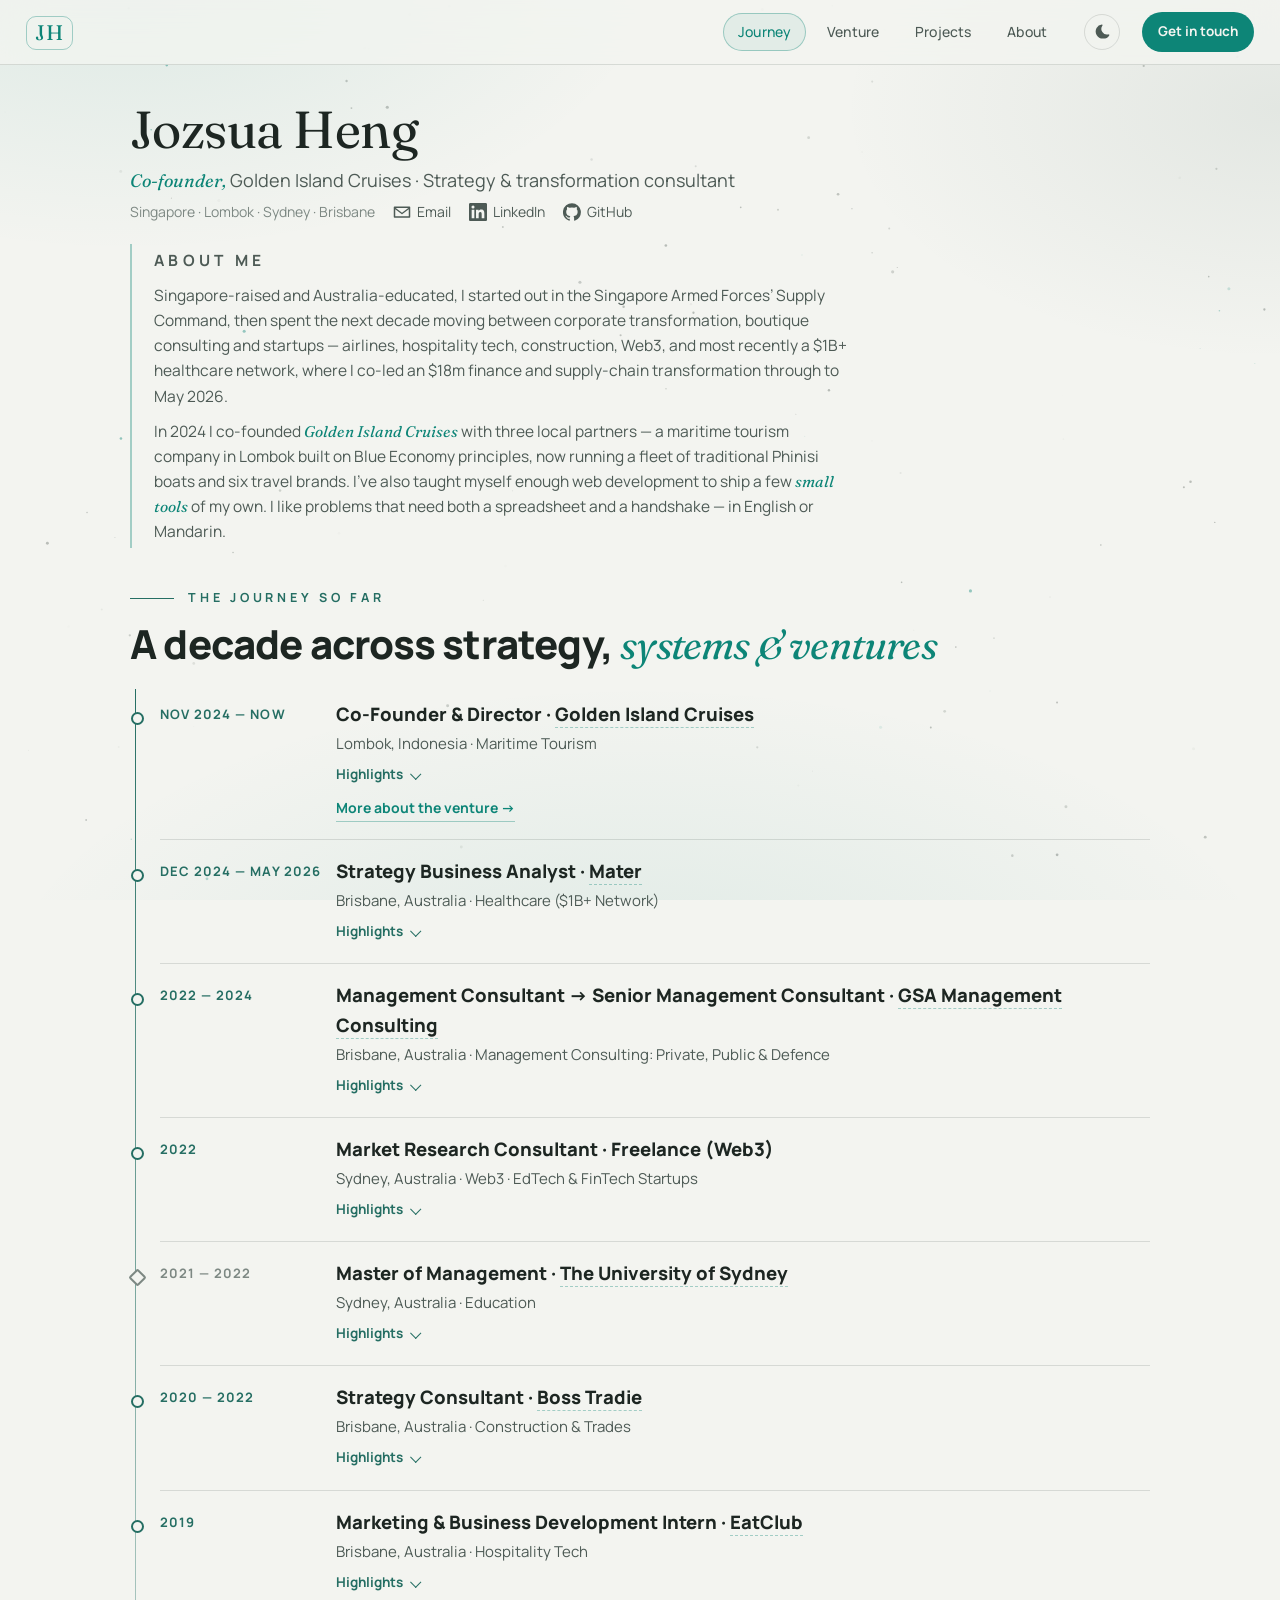
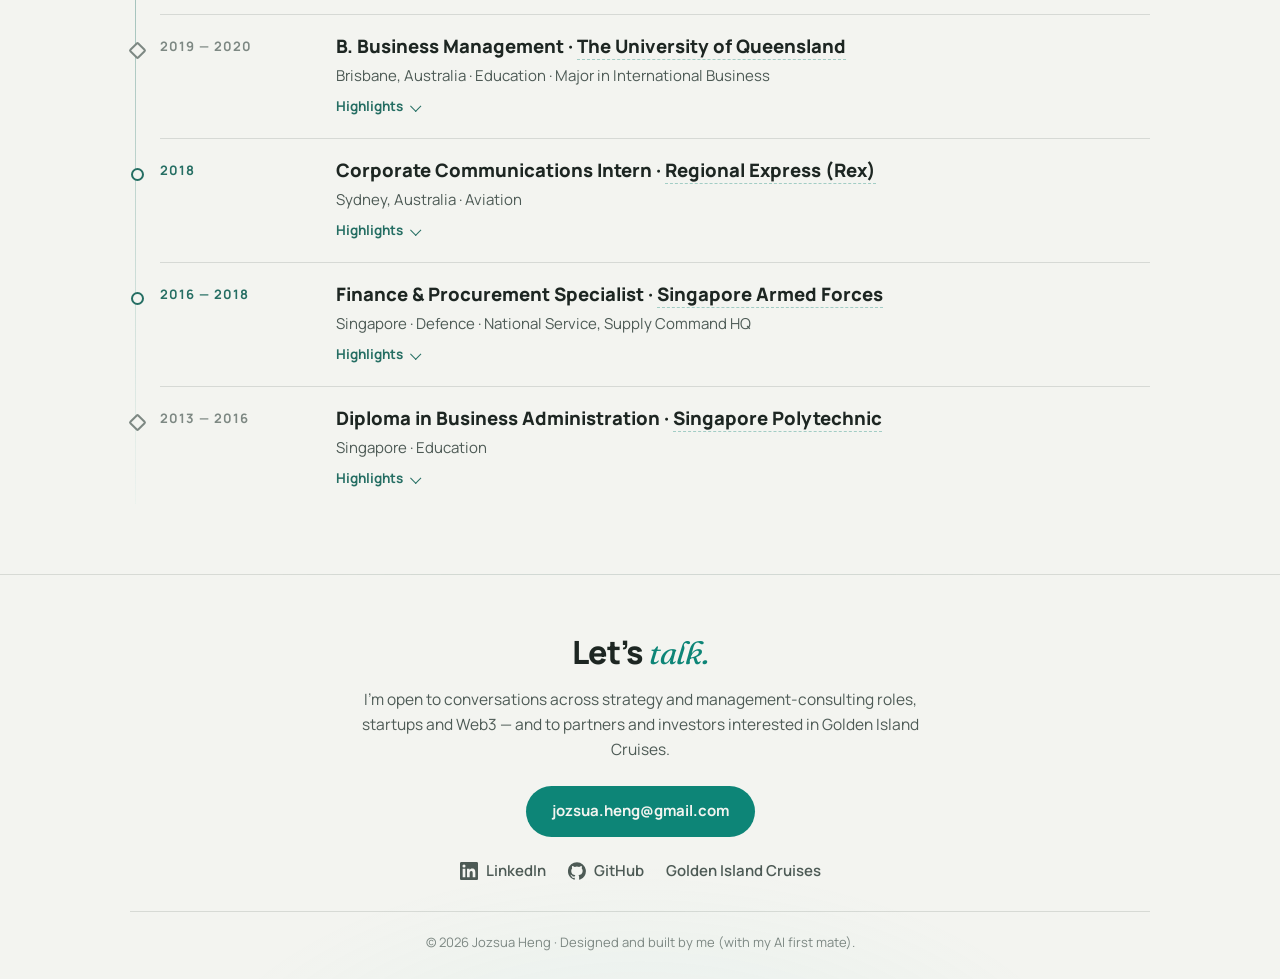
==== commit b9c9c436: "Polish: HD venture photos, real dragons, GSA progression title, softer claims, light-mode depth - Al" ====
--- a/index.html
+++ b/index.html
@@ -55,7 +55,7 @@
       <div class="container">
         <h1 class="intro-name reveal">Jozsua Heng</h1>
         <p class="intro-roles reveal">
-          <span class="accent-serif">Co-founder,</span> Golden Island Cruises &middot; Strategy &amp; transformation consultant &middot; Builder
+          <span class="accent-serif">Co-founder,</span> Golden Island Cruises &middot; Strategy &amp; transformation consultant
         </p>
         <p class="intro-meta reveal">
           <span>Singapore · Lombok · Sydney · Brisbane</span>
@@ -77,10 +77,11 @@
             In 2024 I co-founded <a href="venture.html" class="accent-serif" style="text-decoration:none">Golden Island Cruises</a>
             with three local partners — a maritime tourism company in Lombok
             built on Blue Economy principles, now running a fleet of
-            traditional Phinisi boats and six travel brands. Between
-            engagements I build <a href="projects.html" class="accent-serif" style="text-decoration:none">software</a>
-            that makes complicated things simple. I like problems that need
-            both a spreadsheet and a handshake — in English or Mandarin.
+            traditional Phinisi boats and six travel brands. I&rsquo;ve also
+            taught myself enough web development to ship a few
+            <a href="projects.html" class="accent-serif" style="text-decoration:none">small tools</a> of my own.
+            I like problems that need both a spreadsheet and a handshake —
+            in English or Mandarin.
           </p>
         </div>
       </div>
@@ -132,7 +133,7 @@
           <li class="tl-item reveal">
             <div class="tl-when">2022 — 2024</div>
             <div class="tl-body">
-              <h3>Senior Management Consultant · <a href="https://gsamc.com.au/" target="_blank" rel="noopener">GSA Management Consulting</a></h3>
+              <h3>Management Consultant → Senior Management Consultant · <a href="https://gsamc.com.au/" target="_blank" rel="noopener">GSA Management Consulting</a></h3>
               <p class="tl-where">Brisbane, Australia · Management Consulting: Private, Public &amp; Defence</p>
               <details class="tl-details">
                 <summary>Highlights</summary>
--- a/styles.css
+++ b/styles.css
@@ -47,7 +47,23 @@
 
 * { margin: 0; padding: 0; box-sizing: border-box; }
 
-html { scroll-behavior: smooth; background: var(--bg); }
+html {
+  scroll-behavior: smooth;
+  /* faint fixed glow at the top gives the flat dark ink some depth */
+  background:
+    radial-gradient(65% 45% at 50% -10%, rgba(110, 218, 203, 0.055), transparent 60%),
+    var(--bg);
+  background-attachment: fixed;
+}
+/* light mode: layered soft washes so the paper isn't a flat white wall */
+html[data-theme="light"] {
+  background:
+    radial-gradient(70% 55% at 10% -5%, rgba(13, 133, 119, 0.1), transparent 60%),
+    radial-gradient(55% 45% at 100% 12%, rgba(96, 125, 115, 0.11), transparent 62%),
+    radial-gradient(85% 60% at 50% 112%, rgba(13, 133, 119, 0.09), transparent 60%),
+    var(--bg);
+  background-attachment: fixed;
+}
 
 body {
   background: transparent;
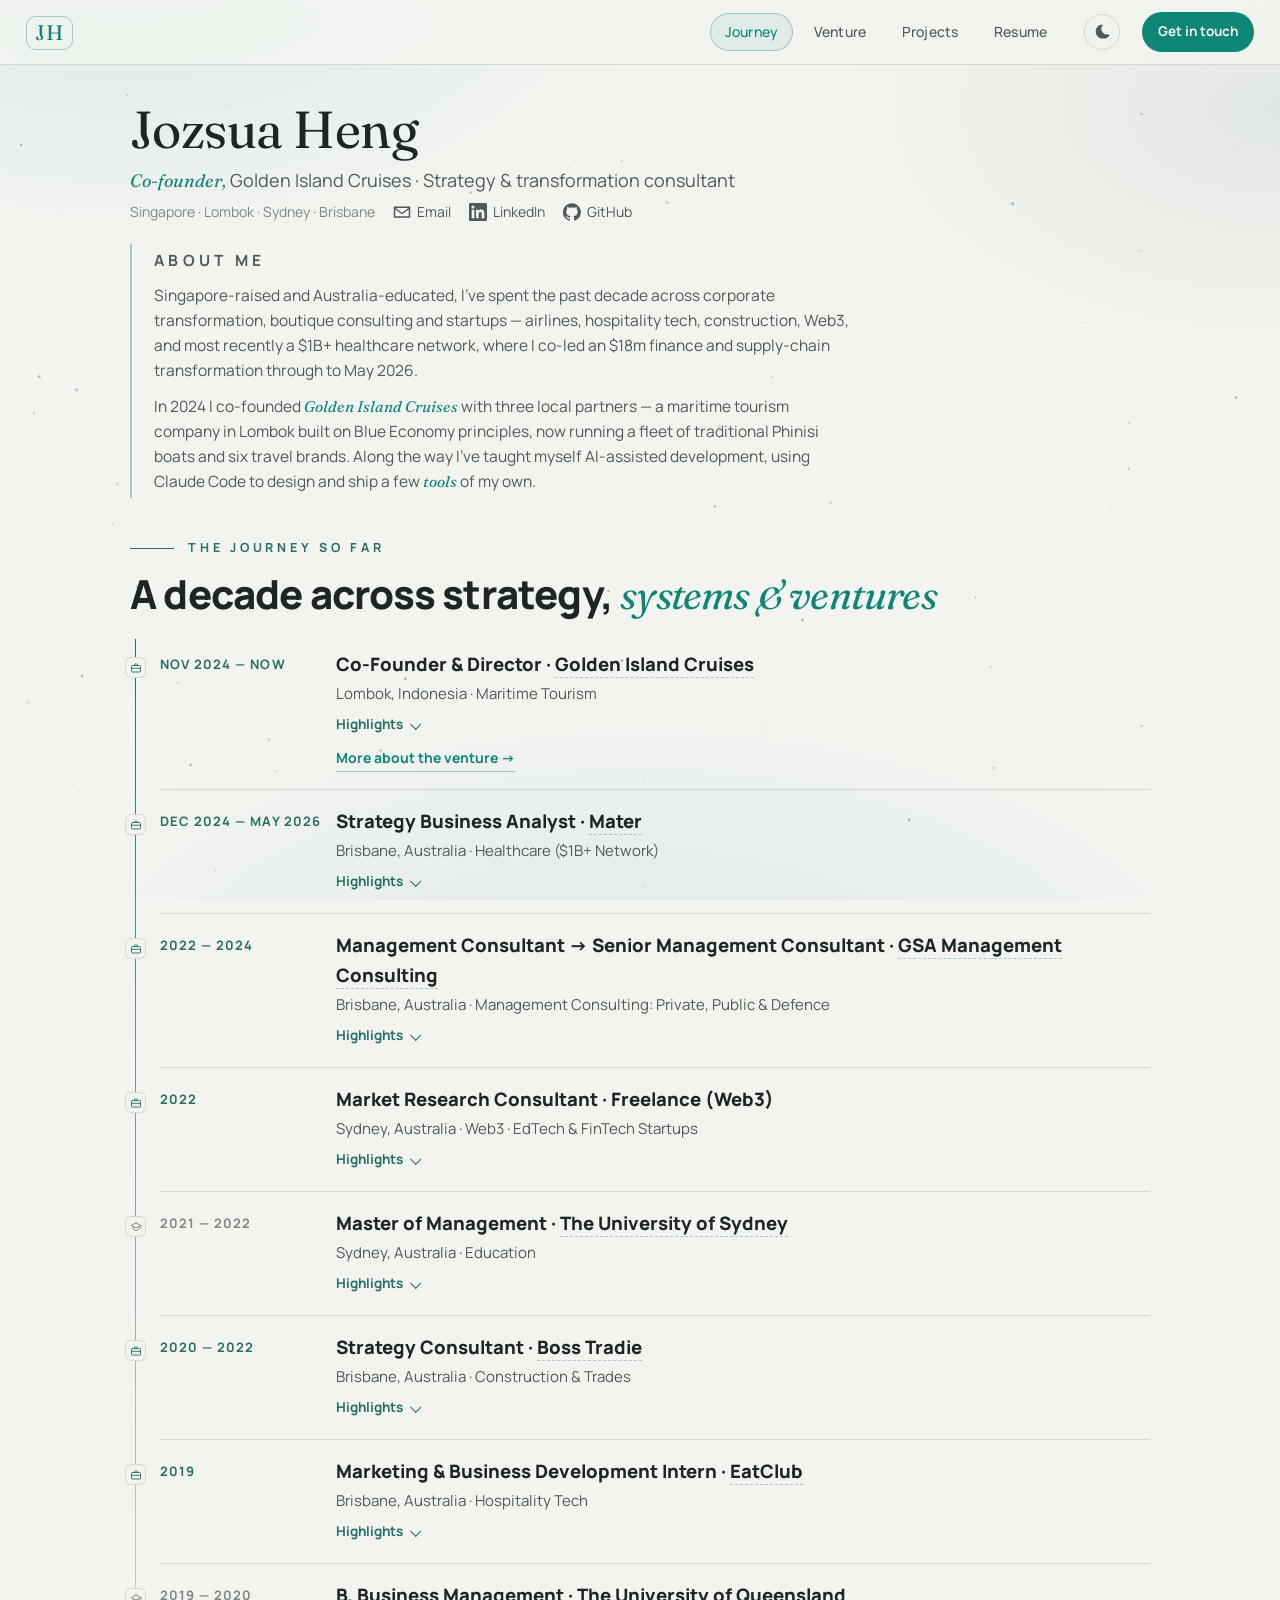
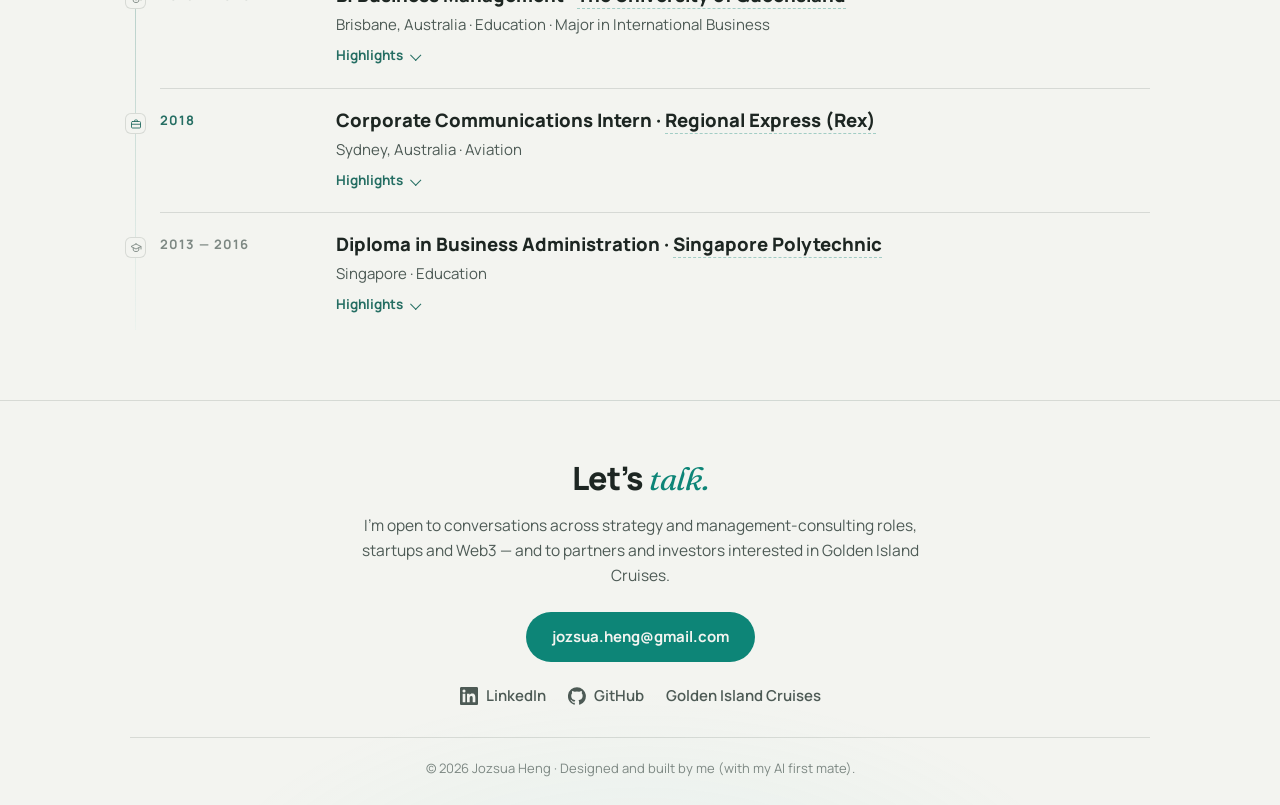
==== commit 486811ee: "Resume page replaces About; timeline icons; military references removed; AI-assisted dev framing - N" ====
--- a/index.html
+++ b/index.html
@@ -40,7 +40,7 @@
       <a href="index.html" aria-current="page">Journey</a>
       <a href="venture.html">Venture</a>
       <a href="projects.html">Projects</a>
-      <a href="about.html">About</a>
+      <a href="resume.html">Resume</a>
     </nav>
     <button class="theme-toggle" id="theme-toggle" aria-label="Toggle light/dark mode">
       <svg class="icon-sun" viewBox="0 0 24 24" aria-hidden="true"><path d="M12 17a5 5 0 1 1 0-10 5 5 0 0 1 0 10zm0-2a3 3 0 1 0 0-6 3 3 0 0 0 0 6zM11 1h2v3h-2V1zm0 19h2v3h-2v-3zM3.5 4.9 4.9 3.5l2.1 2.1-1.4 1.4-2.1-2.1zm13.5 13.5 1.4-1.4 2.1 2.1-1.4 1.4-2.1-2.1zM1 11h3v2H1v-2zm19 0h3v2h-3v-2zM3.5 19.1l2.1-2.1 1.4 1.4-2.1 2.1-1.4-1.4zM17 5.6l2.1-2.1 1.4 1.4-2.1 2.1-1.4-1.4z"/></svg>
@@ -66,22 +66,20 @@
         <div class="aboutme reveal">
           <p class="aboutme-label">About me</p>
           <p>
-            Singapore-raised and Australia-educated, I started out in the
-            Singapore Armed Forces&rsquo; Supply Command, then spent the next
-            decade moving between corporate transformation, boutique consulting
-            and startups — airlines, hospitality tech, construction, Web3, and
-            most recently a $1B+ healthcare network, where I co-led an $18m
-            finance and supply-chain transformation through to May 2026.
+            Singapore-raised and Australia-educated, I&rsquo;ve spent the past
+            decade across corporate transformation, boutique consulting and
+            startups — airlines, hospitality tech, construction, Web3, and most
+            recently a $1B+ healthcare network, where I co-led an $18m finance
+            and supply-chain transformation through to May 2026.
           </p>
           <p>
             In 2024 I co-founded <a href="venture.html" class="accent-serif" style="text-decoration:none">Golden Island Cruises</a>
             with three local partners — a maritime tourism company in Lombok
             built on Blue Economy principles, now running a fleet of
-            traditional Phinisi boats and six travel brands. I&rsquo;ve also
-            taught myself enough web development to ship a few
-            <a href="projects.html" class="accent-serif" style="text-decoration:none">small tools</a> of my own.
-            I like problems that need both a spreadsheet and a handshake —
-            in English or Mandarin.
+            traditional Phinisi boats and six travel brands. Along the way
+            I&rsquo;ve taught myself AI-assisted development, using Claude Code
+            to design and ship a few
+            <a href="projects.html" class="accent-serif" style="text-decoration:none">tools</a> of my own.
           </p>
         </div>
       </div>
@@ -94,6 +92,7 @@
 
         <ol class="timeline">
           <li class="tl-item reveal">
+            <span class="tl-mark" aria-hidden="true"><svg viewBox="0 0 24 24"><rect x="3" y="7" width="18" height="13" rx="2"/><path d="M9 7V5.5A1.5 1.5 0 0 1 10.5 4h3A1.5 1.5 0 0 1 15 5.5V7M3 12.5h18"/></svg></span>
             <div class="tl-when">Nov 2024 — now</div>
             <div class="tl-body">
               <h3>Co-Founder &amp; Director · <a href="venture.html">Golden Island Cruises</a></h3>
@@ -101,11 +100,11 @@
               <details class="tl-details">
                 <summary>Highlights</summary>
                 <ul class="tl-points">
-                  <li>Co-founded the company <strong>with three local partners</strong> and engineered its pivot from a boutique agency into a <strong>scaled maritime operator</strong> — securing capital and streamlining vessel acquisition toward a 150% capacity increase within 24 months.</li>
+                  <li>Co-founded the company <strong>with three local partners</strong> and scaled it from 0 to 1 — driving <strong>150% capacity growth in two years</strong> on a lean, bootstrapped operating model.</li>
                   <li>Designed a lean operating model on <strong>Blue Economy principles</strong>, cutting overheads ~25% through vertical integration of the supply chain.</li>
                   <li>Built a <strong>dynamic pricing and yield strategy</strong> to manage revenue across Indonesia's seasonal demand cycles.</li>
                   <li>Help lead a cross-functional, multi-lingual <strong>team of 30</strong>, holding international luxury and safety benchmarks in an emerging-market environment.</li>
-                  <li>Created a social-enterprise framework prioritising <strong>indigenous employment and cultural preservation</strong>, plus a partnership-pathway equity model for staff.</li>
+                  <li>Designed the <strong>“Partnership Pathway” equity model</strong>, boosting staff retention 80% — and driving a pivot toward a social-enterprise model centred on <strong>indigenous employment and cultural preservation</strong>.</li>
                   <li>Performed bottom-up <strong>valuations and cashflow forecasts</strong> of the fleet and IP to baseline future equity partnerships and funding rounds.</li>
                 </ul>
               </details>
@@ -114,6 +113,7 @@
           </li>
 
           <li class="tl-item reveal">
+            <span class="tl-mark" aria-hidden="true"><svg viewBox="0 0 24 24"><rect x="3" y="7" width="18" height="13" rx="2"/><path d="M9 7V5.5A1.5 1.5 0 0 1 10.5 4h3A1.5 1.5 0 0 1 15 5.5V7M3 12.5h18"/></svg></span>
             <div class="tl-when">Dec 2024 — May 2026</div>
             <div class="tl-body">
               <h3>Strategy Business Analyst · <a href="https://www.mater.org.au/" target="_blank" rel="noopener">Mater</a></h3>
@@ -124,13 +124,14 @@
                   <li>Co-led an <strong>$18m organisation-wide finance and supply-chain transformation</strong> ("Making Mater Match Fit" and the Dynamics&nbsp;365 remediation) for one of Australia's largest healthcare providers.</li>
                   <li>Identified and mitigated <strong>300+ critical data-integrity risks</strong>, directly informing executive decision-making and preventing operational downtime.</li>
                   <li>Translated <strong>600+ business and technical requirements</strong> into an actionable roadmap — six work packages and sixteen workstreams — for senior leadership.</li>
-                  <li>Served as a strategic aide to the <strong>CFO</strong>, turning complex program data into board-level briefs and presentations.</li>
-                </ul>
-              </details>
-            </div>
-          </li>
-
-          <li class="tl-item reveal">
+                  <li>Served as a strategic aide to the <strong>CFO</strong>, crafting data packs and decks used directly in board reporting — including <strong>due-diligence materials for a major hospital merger</strong>.</li>
+                </ul>
+              </details>
+            </div>
+          </li>
+
+          <li class="tl-item reveal">
+            <span class="tl-mark" aria-hidden="true"><svg viewBox="0 0 24 24"><rect x="3" y="7" width="18" height="13" rx="2"/><path d="M9 7V5.5A1.5 1.5 0 0 1 10.5 4h3A1.5 1.5 0 0 1 15 5.5V7M3 12.5h18"/></svg></span>
             <div class="tl-when">2022 — 2024</div>
             <div class="tl-body">
               <h3>Management Consultant → Senior Management Consultant · <a href="https://gsamc.com.au/" target="_blank" rel="noopener">GSA Management Consulting</a></h3>
@@ -139,15 +140,16 @@
                 <summary>Highlights</summary>
                 <ul class="tl-points">
                   <li>Delivered <strong>requirements gathering, options analyses and cost models</strong> across health, emergency services, defence, education, agriculture and construction — including a health-sector engagement that earned a formal client commendation.</li>
-                  <li>Coordinated a major <strong>emergency-services transition program</strong>: deliverables, milestones, dependencies and budgets across multiple workstreams.</li>
+                  <li>Owned a cross-departmental <strong>emergency-services transition</strong>, hitting 100% on-time delivery across its workstreams.</li>
                   <li>Founded the firm's internal <strong>Tech Advisory Team</strong> and designed its first workshops on AI and generative AI, driving a culture of digital readiness.</li>
-                  <li>Curated content for international excellence awards — <strong>securing category wins and finalist placements</strong> — and built dashboards and metrics that improved how the firm ran its own engagements.</li>
-                </ul>
-              </details>
-            </div>
-          </li>
-
-          <li class="tl-item reveal">
+                  <li>Won the <strong>Defence National Security Workforce Awards</strong> and placed finalist at the <strong>Australian Aviation Awards</strong> for curated client submissions.</li>
+                </ul>
+              </details>
+            </div>
+          </li>
+
+          <li class="tl-item reveal">
+            <span class="tl-mark" aria-hidden="true"><svg viewBox="0 0 24 24"><rect x="3" y="7" width="18" height="13" rx="2"/><path d="M9 7V5.5A1.5 1.5 0 0 1 10.5 4h3A1.5 1.5 0 0 1 15 5.5V7M3 12.5h18"/></svg></span>
             <div class="tl-when">2022</div>
             <div class="tl-body">
               <h3>Market Research Consultant · Freelance (Web3)</h3>
@@ -164,6 +166,7 @@
           </li>
 
           <li class="tl-item tl-edu reveal">
+            <span class="tl-mark" aria-hidden="true"><svg viewBox="0 0 24 24"><path d="M12 4 2 9l10 5 10-5-10-5z"/><path d="M6.5 11.8V16c0 1.6 2.5 3 5.5 3s5.5-1.4 5.5-3v-4.2M22 9v5"/></svg></span>
             <div class="tl-when">2021 — 2022</div>
             <div class="tl-body">
               <h3>Master of Management · <a href="https://www.sydney.edu.au/" target="_blank" rel="noopener">The University of Sydney</a></h3>
@@ -178,6 +181,7 @@
           </li>
 
           <li class="tl-item reveal">
+            <span class="tl-mark" aria-hidden="true"><svg viewBox="0 0 24 24"><rect x="3" y="7" width="18" height="13" rx="2"/><path d="M9 7V5.5A1.5 1.5 0 0 1 10.5 4h3A1.5 1.5 0 0 1 15 5.5V7M3 12.5h18"/></svg></span>
             <div class="tl-when">2020 — 2022</div>
             <div class="tl-body">
               <h3>Strategy Consultant · <a href="https://bosstradie.com.au/" target="_blank" rel="noopener">Boss Tradie</a></h3>
@@ -195,6 +199,7 @@
           </li>
 
           <li class="tl-item reveal">
+            <span class="tl-mark" aria-hidden="true"><svg viewBox="0 0 24 24"><rect x="3" y="7" width="18" height="13" rx="2"/><path d="M9 7V5.5A1.5 1.5 0 0 1 10.5 4h3A1.5 1.5 0 0 1 15 5.5V7M3 12.5h18"/></svg></span>
             <div class="tl-when">2019</div>
             <div class="tl-body">
               <h3>Marketing &amp; Business Development Intern · <a href="https://eatclub.com.au/" target="_blank" rel="noopener">EatClub</a></h3>
@@ -211,6 +216,7 @@
           </li>
 
           <li class="tl-item tl-edu reveal">
+            <span class="tl-mark" aria-hidden="true"><svg viewBox="0 0 24 24"><path d="M12 4 2 9l10 5 10-5-10-5z"/><path d="M6.5 11.8V16c0 1.6 2.5 3 5.5 3s5.5-1.4 5.5-3v-4.2M22 9v5"/></svg></span>
             <div class="tl-when">2019 — 2020</div>
             <div class="tl-body">
               <h3>B. Business Management · <a href="https://www.uq.edu.au/" target="_blank" rel="noopener">The University of Queensland</a></h3>
@@ -227,6 +233,7 @@
           </li>
 
           <li class="tl-item reveal">
+            <span class="tl-mark" aria-hidden="true"><svg viewBox="0 0 24 24"><rect x="3" y="7" width="18" height="13" rx="2"/><path d="M9 7V5.5A1.5 1.5 0 0 1 10.5 4h3A1.5 1.5 0 0 1 15 5.5V7M3 12.5h18"/></svg></span>
             <div class="tl-when">2018</div>
             <div class="tl-body">
               <h3>Corporate Communications Intern · <a href="https://www.rex.com.au/" target="_blank" rel="noopener">Regional Express (Rex)</a></h3>
@@ -242,23 +249,8 @@
             </div>
           </li>
 
-          <li class="tl-item reveal">
-            <div class="tl-when">2016 — 2018</div>
-            <div class="tl-body">
-              <h3>Finance &amp; Procurement Specialist · <a href="https://www.mindef.gov.sg/" target="_blank" rel="noopener">Singapore Armed Forces</a></h3>
-              <p class="tl-where">Singapore · Defence · National Service, Supply Command HQ</p>
-              <details class="tl-details">
-                <summary>Highlights</summary>
-                <ul class="tl-points">
-                  <li>Managed finance and procurement at <strong>HQ Combat Service Support Command</strong>, including official and confidential government documentation.</li>
-                  <li>Audited records and accounts, producing <strong>risk evaluation reports</strong> and mitigation strategies.</li>
-                  <li>Process-mapped and <strong>redesigned the tender system</strong> to reduce vulnerabilities in procurement.</li>
-                </ul>
-              </details>
-            </div>
-          </li>
-
           <li class="tl-item tl-edu reveal">
+            <span class="tl-mark" aria-hidden="true"><svg viewBox="0 0 24 24"><path d="M12 4 2 9l10 5 10-5-10-5z"/><path d="M6.5 11.8V16c0 1.6 2.5 3 5.5 3s5.5-1.4 5.5-3v-4.2M22 9v5"/></svg></span>
             <div class="tl-when">2013 — 2016</div>
             <div class="tl-body">
               <h3>Diploma in Business Administration · <a href="https://www.sp.edu.sg/" target="_blank" rel="noopener">Singapore Polytechnic</a></h3>
--- a/styles.css
+++ b/styles.css
@@ -330,23 +330,30 @@
   padding: 17px 0;
 }
 .tl-item + .tl-item { border-top: 1px solid var(--line); }
-.tl-item::before {
-  content: "";
+/* work/education markers: a small briefcase or graduation cap on the line */
+.tl-mark {
   position: absolute;
-  left: -29px;
-  top: 29px;
-  width: 9px;
-  height: 9px;
-  border-radius: 50%;
+  left: -35px;
+  top: 24px;
+  width: 21px;
+  height: 21px;
+  display: grid;
+  place-items: center;
+  color: var(--accent-dim);
   background: var(--bg);
-  border: 2px solid var(--accent-dim);
-}
-/* education entries get a hollow diamond marker */
-.tl-item.tl-edu::before {
-  border-radius: 2px;
-  transform: rotate(45deg);
-  border-color: var(--ink-faint);
-}
+  border: 1px solid var(--line);
+  border-radius: 6px;
+}
+.tl-mark svg {
+  width: 12px;
+  height: 12px;
+  fill: none;
+  stroke: currentColor;
+  stroke-width: 1.8;
+  stroke-linecap: round;
+  stroke-linejoin: round;
+}
+.tl-edu .tl-mark { color: var(--ink-faint); }
 .tl-when {
   font-size: 13px;
   font-weight: 700;
@@ -780,6 +787,67 @@
   background: var(--card);
   border-radius: 999px;
   padding: 5px 13px;
+}
+
+/* ============================================================
+   RESUME page — the one-pager, rendered natively
+   ============================================================ */
+.rs-summary {
+  font-size: 16px;
+  color: var(--ink-dim);
+  max-width: 760px;
+  margin-bottom: 34px;
+}
+.rs-section { margin-bottom: 38px; }
+.rs-head {
+  font-size: 13px;
+  font-weight: 700;
+  letter-spacing: 0.26em;
+  text-transform: uppercase;
+  color: var(--accent-dim);
+  border-bottom: 1px solid var(--line);
+  padding-bottom: 9px;
+  margin-bottom: 6px;
+}
+.rs-item {
+  display: grid;
+  grid-template-columns: 1fr auto;
+  gap: 2px 28px;
+  padding: 16px 0;
+}
+.rs-item + .rs-item { border-top: 1px solid var(--line); }
+.rs-item h3 { font-size: 17px; font-weight: 800; }
+.rs-item h3 a {
+  text-decoration: none;
+  border-bottom: 1px dashed var(--accent-border);
+  transition: color 0.25s ease;
+}
+.rs-item h3 a:hover { color: var(--accent); }
+.rs-role { color: var(--ink-dim); font-size: 14.5px; }
+.rs-meta {
+  grid-row: 1 / 3;
+  grid-column: 2;
+  text-align: right;
+  color: var(--ink-faint);
+  font-size: 13.5px;
+  white-space: nowrap;
+  padding-top: 3px;
+  line-height: 1.5;
+}
+.rs-item .tl-points { grid-column: 1 / -1; padding-top: 10px; }
+.rs-skills { display: grid; gap: 10px; padding-top: 14px; }
+.rs-skill { display: grid; grid-template-columns: 120px 1fr; gap: 20px; }
+.rs-skill dt {
+  font-size: 13.5px;
+  font-weight: 700;
+  color: var(--accent-dim);
+  padding-top: 1px;
+}
+.rs-skill dd { color: var(--ink-dim); font-size: 15px; }
+@media (max-width: 700px) {
+  .rs-item { grid-template-columns: 1fr; }
+  .rs-meta { grid-row: auto; grid-column: 1; text-align: left; padding-top: 0; }
+  .rs-skill { grid-template-columns: 1fr; gap: 2px; }
 }
 
 /* ============================================================
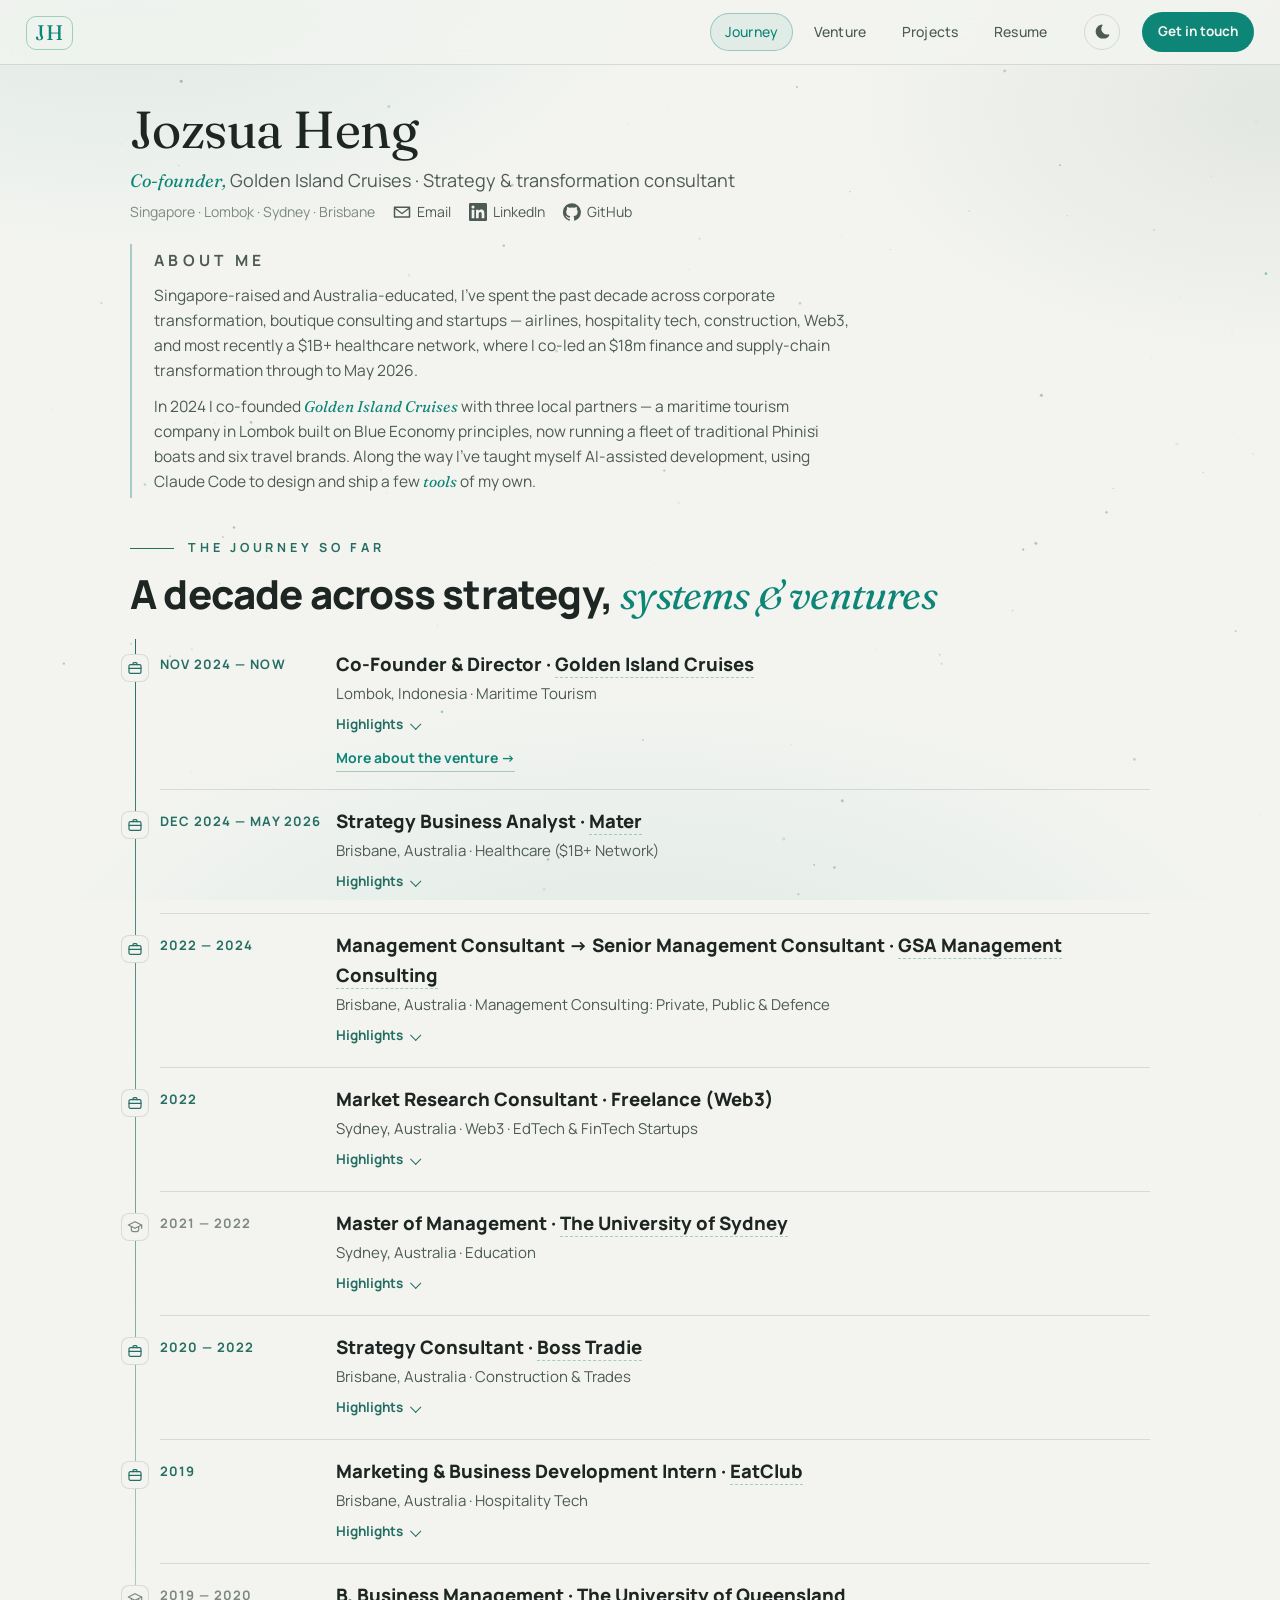
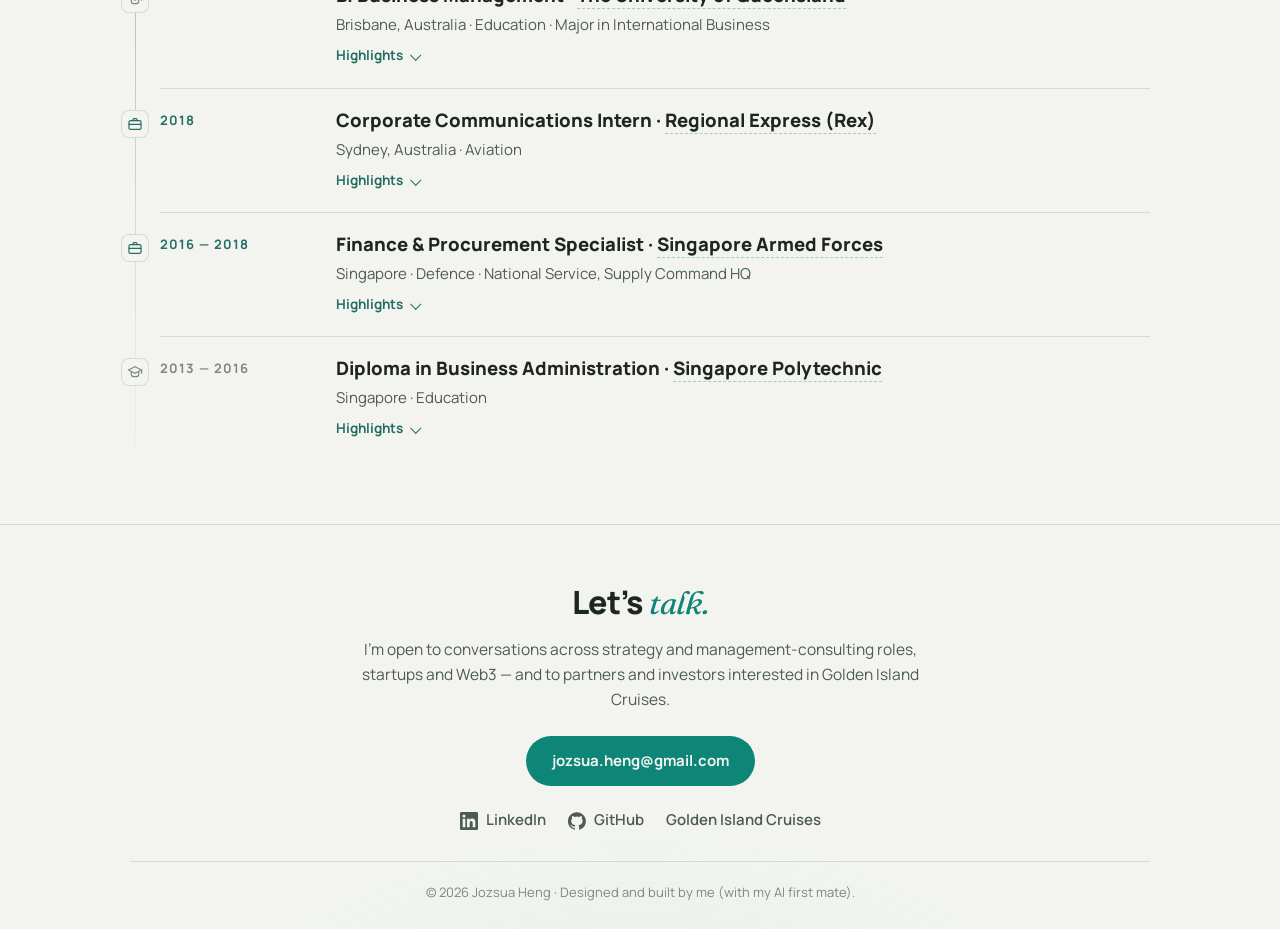
==== commit c3e19241: "Restore SAF timeline entry, larger timeline icons, drop citizenship line from resume Co-Authored-By:" ====
--- a/index.html
+++ b/index.html
@@ -249,6 +249,23 @@
             </div>
           </li>
 
+          <li class="tl-item reveal">
+            <span class="tl-mark" aria-hidden="true"><svg viewBox="0 0 24 24"><rect x="3" y="7" width="18" height="13" rx="2"/><path d="M9 7V5.5A1.5 1.5 0 0 1 10.5 4h3A1.5 1.5 0 0 1 15 5.5V7M3 12.5h18"/></svg></span>
+            <div class="tl-when">2016 — 2018</div>
+            <div class="tl-body">
+              <h3>Finance &amp; Procurement Specialist · <a href="https://www.mindef.gov.sg/" target="_blank" rel="noopener">Singapore Armed Forces</a></h3>
+              <p class="tl-where">Singapore · Defence · National Service, Supply Command HQ</p>
+              <details class="tl-details">
+                <summary>Highlights</summary>
+                <ul class="tl-points">
+                  <li>Managed finance and procurement at <strong>HQ Combat Service Support Command</strong>, including official and confidential government documentation.</li>
+                  <li>Audited records and accounts, producing <strong>risk evaluation reports</strong> and mitigation strategies.</li>
+                  <li>Process-mapped and <strong>redesigned the tender system</strong> to reduce vulnerabilities in procurement.</li>
+                </ul>
+              </details>
+            </div>
+          </li>
+
           <li class="tl-item tl-edu reveal">
             <span class="tl-mark" aria-hidden="true"><svg viewBox="0 0 24 24"><path d="M12 4 2 9l10 5 10-5-10-5z"/><path d="M6.5 11.8V16c0 1.6 2.5 3 5.5 3s5.5-1.4 5.5-3v-4.2M22 9v5"/></svg></span>
             <div class="tl-when">2013 — 2016</div>
--- a/styles.css
+++ b/styles.css
@@ -333,20 +333,20 @@
 /* work/education markers: a small briefcase or graduation cap on the line */
 .tl-mark {
   position: absolute;
-  left: -35px;
-  top: 24px;
-  width: 21px;
-  height: 21px;
+  left: -39px;
+  top: 21px;
+  width: 28px;
+  height: 28px;
   display: grid;
   place-items: center;
   color: var(--accent-dim);
   background: var(--bg);
   border: 1px solid var(--line);
-  border-radius: 6px;
+  border-radius: 8px;
 }
 .tl-mark svg {
-  width: 12px;
-  height: 12px;
+  width: 16px;
+  height: 16px;
   fill: none;
   stroke: currentColor;
   stroke-width: 1.8;
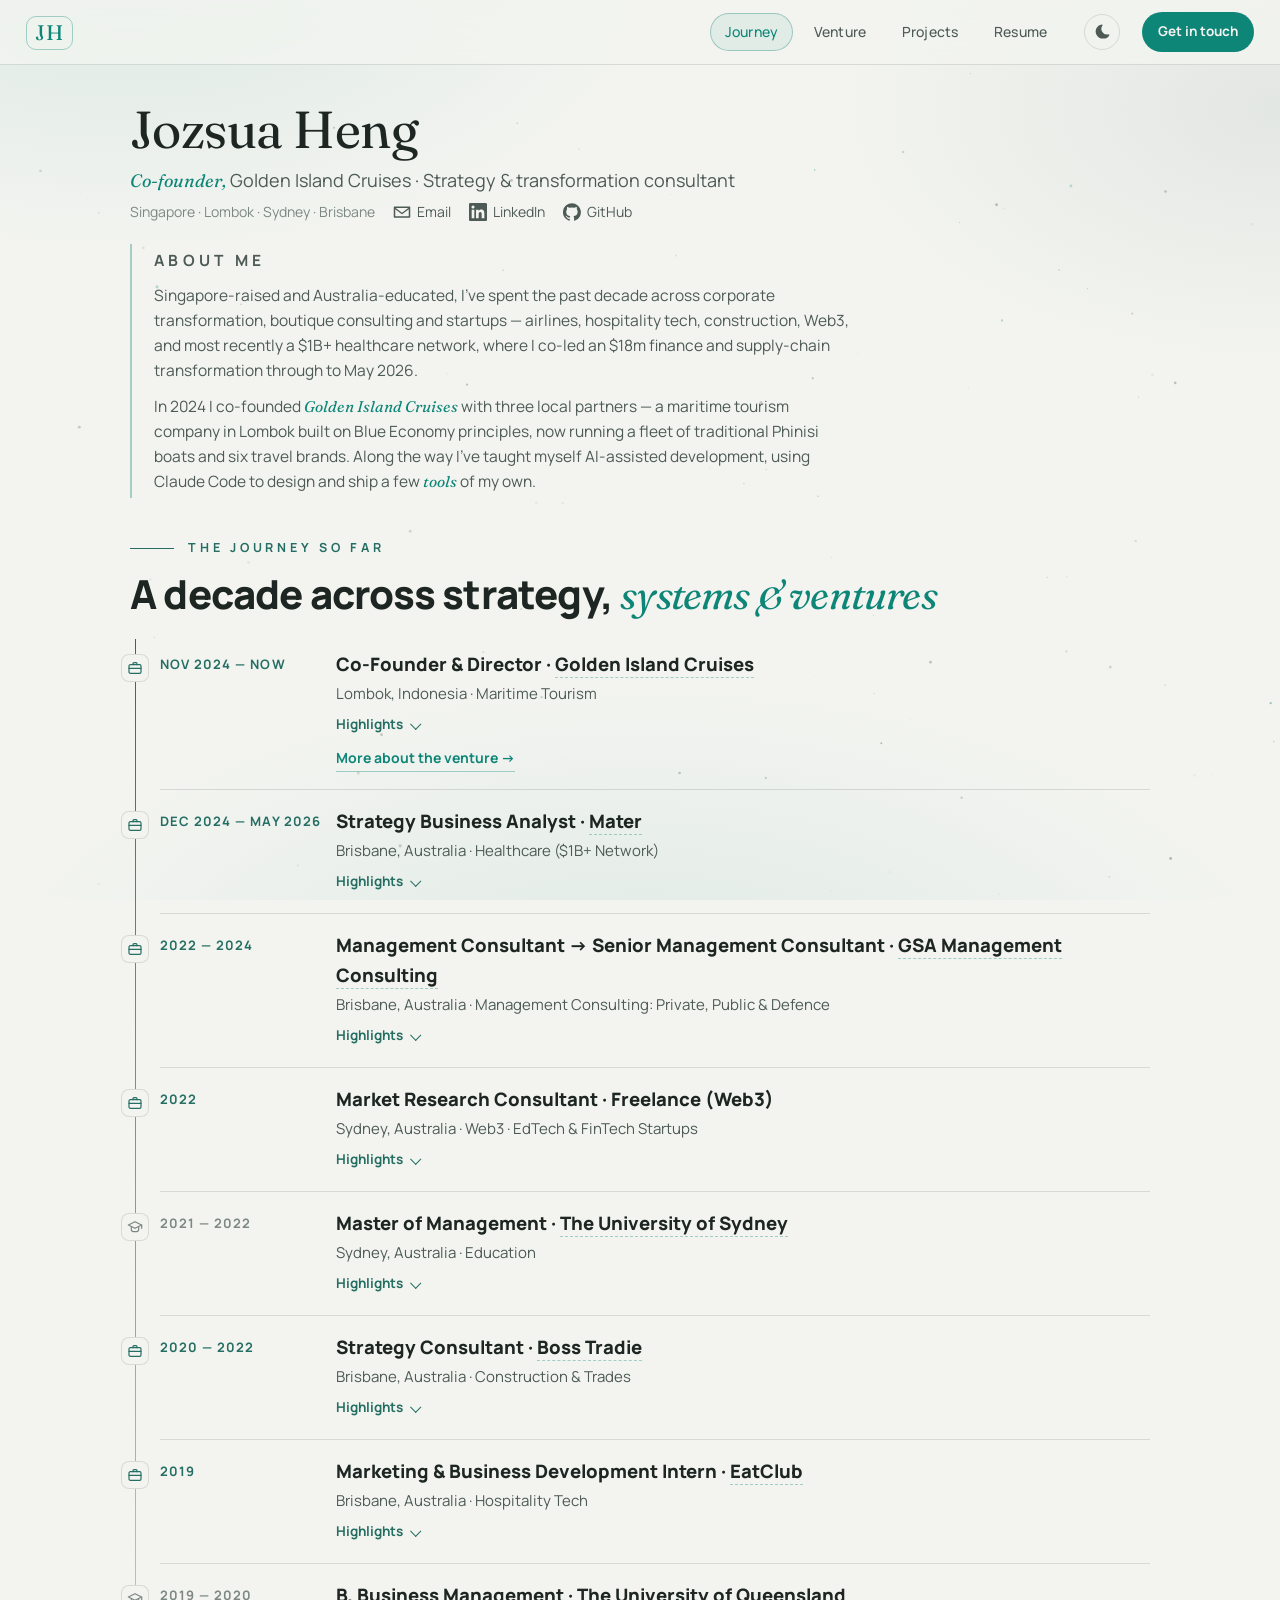
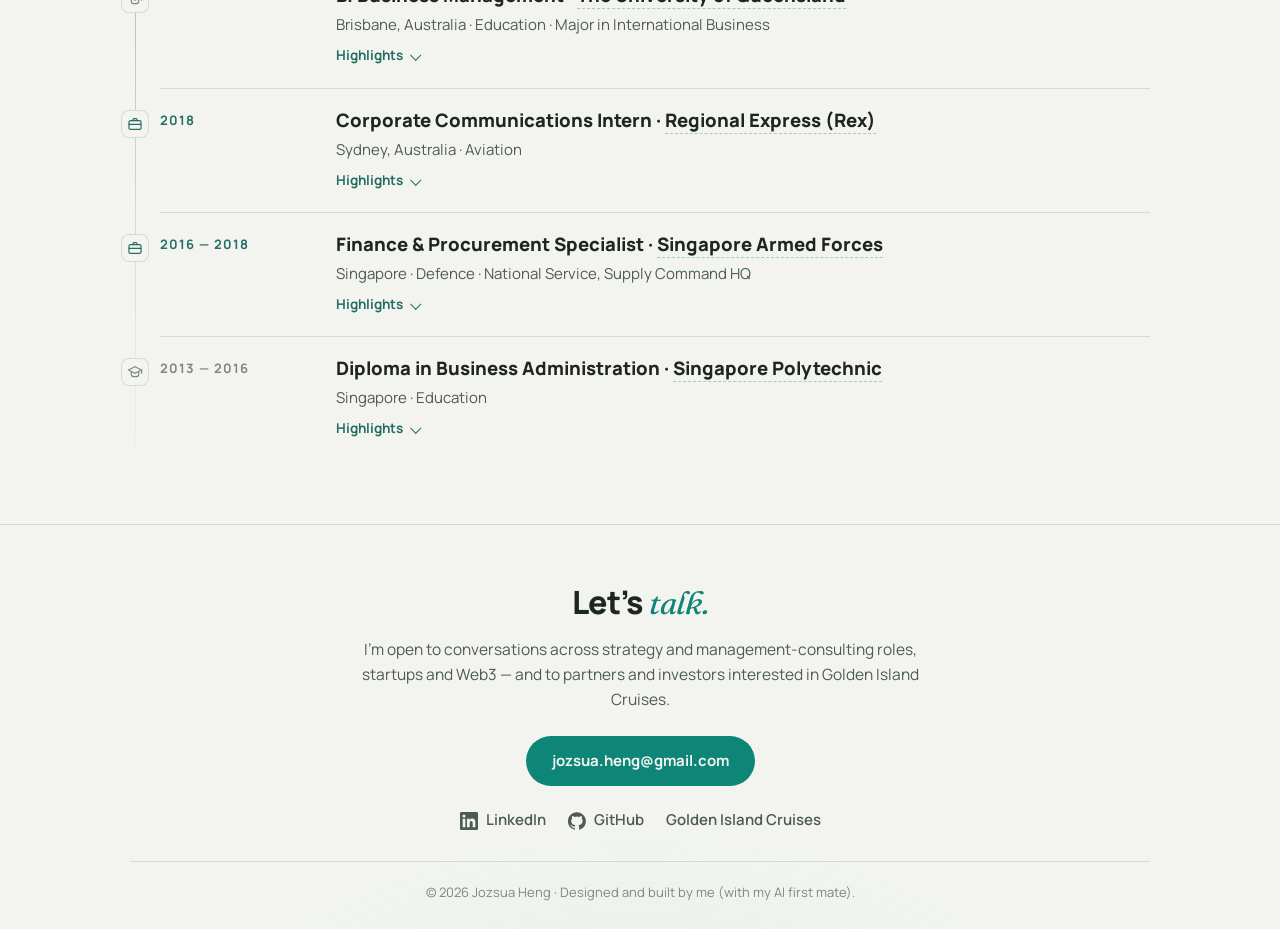
==== commit b2023508: "Lower data-integrity risk figure from 300+ to 90+ across resume, timeline and project card Co-Author" ====
--- a/index.html
+++ b/index.html
@@ -122,7 +122,7 @@
                 <summary>Highlights</summary>
                 <ul class="tl-points">
                   <li>Co-led an <strong>$18m organisation-wide finance and supply-chain transformation</strong> ("Making Mater Match Fit" and the Dynamics&nbsp;365 remediation) for one of Australia's largest healthcare providers.</li>
-                  <li>Identified and mitigated <strong>300+ critical data-integrity risks</strong>, directly informing executive decision-making and preventing operational downtime.</li>
+                  <li>Identified and mitigated <strong>90+ critical data-integrity risks</strong>, directly informing executive decision-making and preventing operational downtime.</li>
                   <li>Translated <strong>600+ business and technical requirements</strong> into an actionable roadmap — six work packages and sixteen workstreams — for senior leadership.</li>
                   <li>Served as a strategic aide to the <strong>CFO</strong>, crafting data packs and decks used directly in board reporting — including <strong>due-diligence materials for a major hospital merger</strong>.</li>
                 </ul>
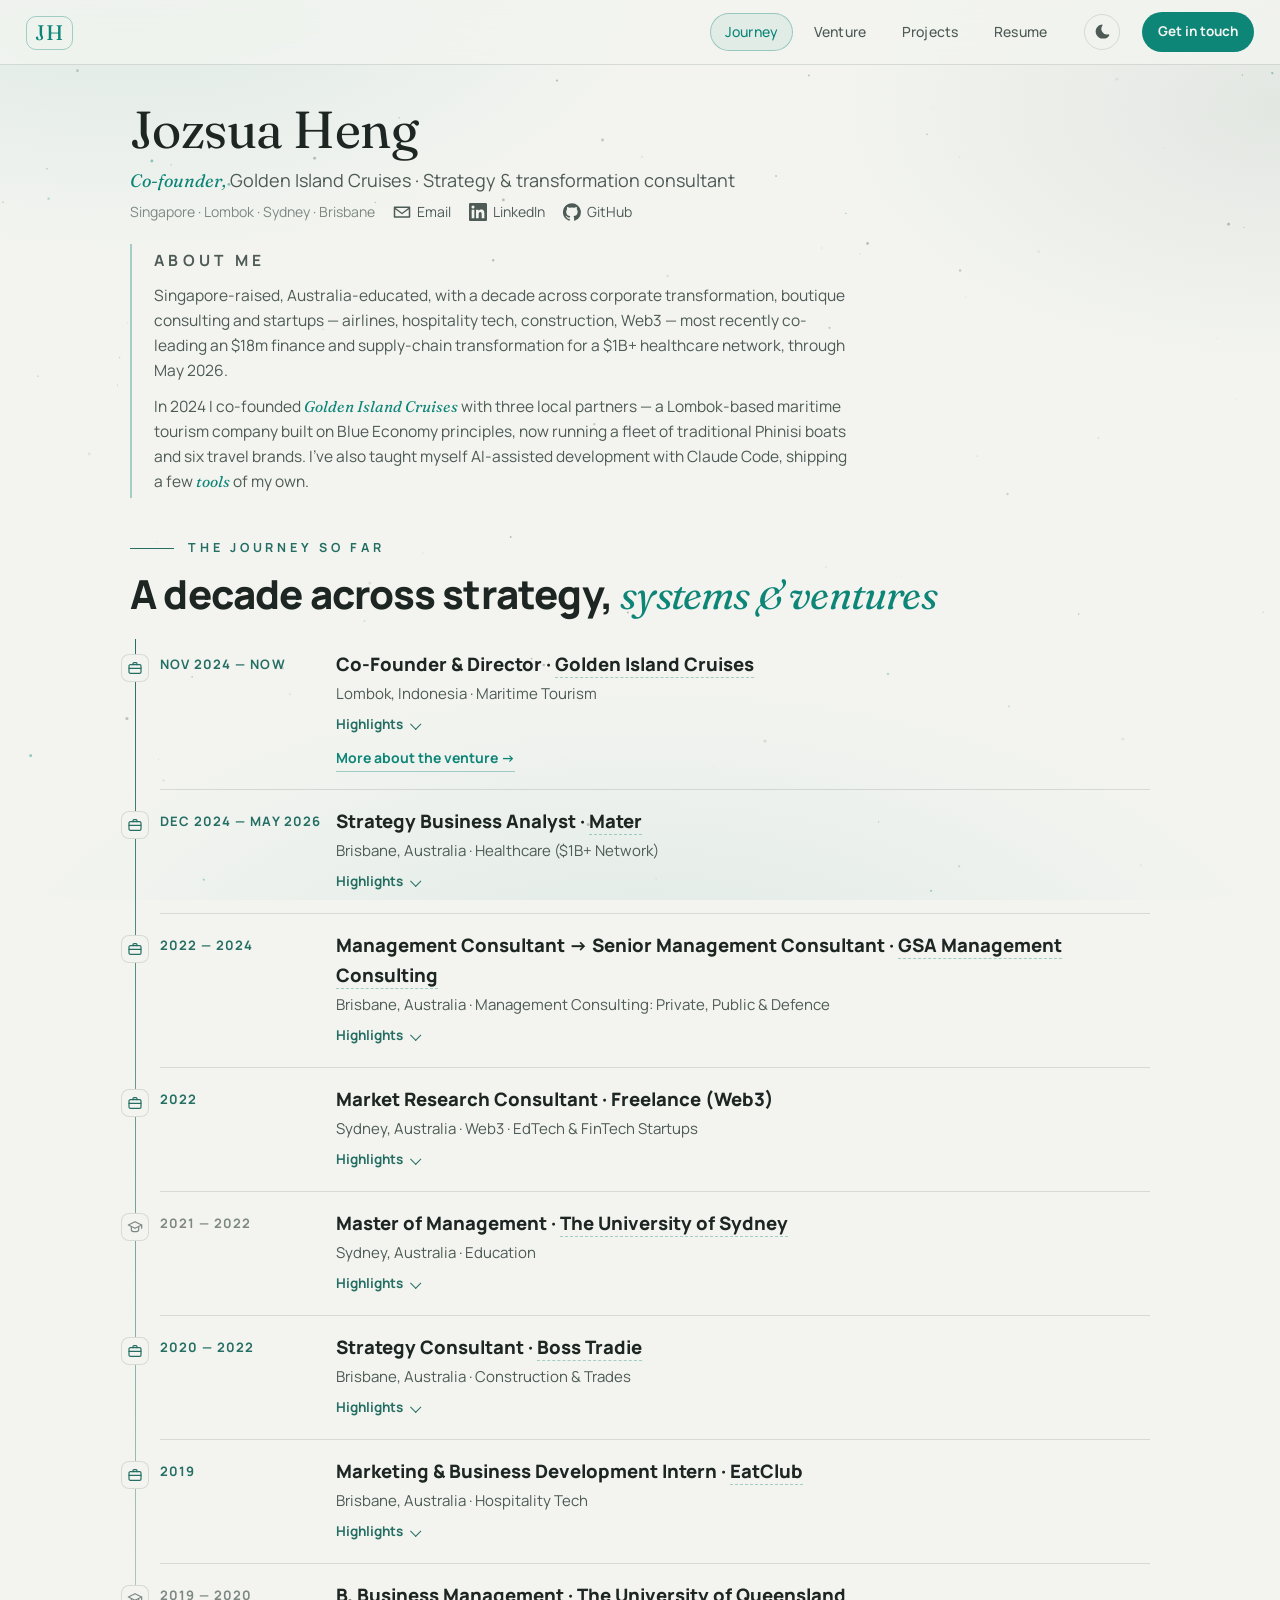
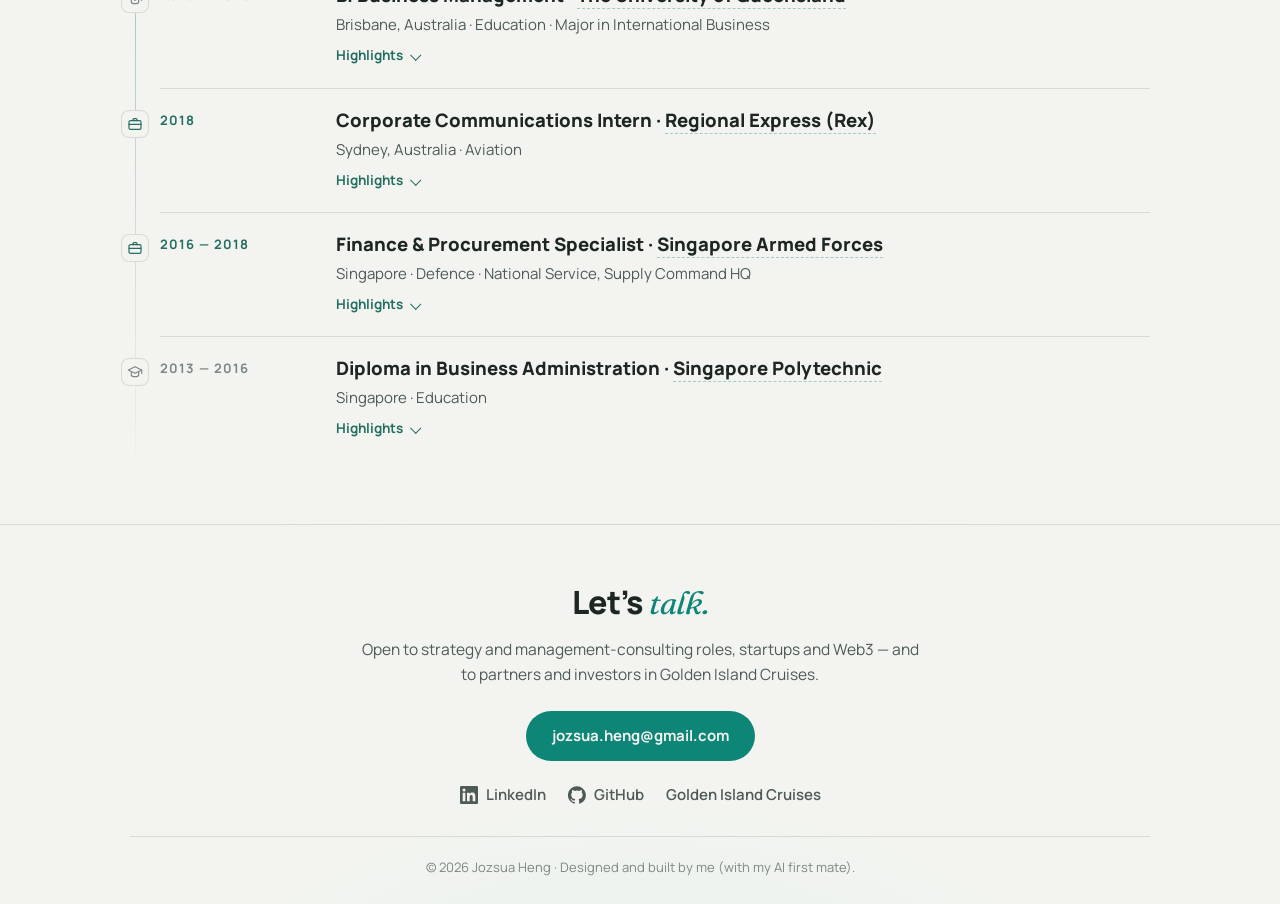
==== commit 20c6f196: "Tighten copy across the site, especially the homepage Homepage: condensed the About me paragraphs, c" ====
--- a/index.html
+++ b/index.html
@@ -66,20 +66,19 @@
         <div class="aboutme reveal">
           <p class="aboutme-label">About me</p>
           <p>
-            Singapore-raised and Australia-educated, I&rsquo;ve spent the past
-            decade across corporate transformation, boutique consulting and
-            startups — airlines, hospitality tech, construction, Web3, and most
-            recently a $1B+ healthcare network, where I co-led an $18m finance
-            and supply-chain transformation through to May 2026.
+            Singapore-raised, Australia-educated, with a decade across
+            corporate transformation, boutique consulting and startups —
+            airlines, hospitality tech, construction, Web3 — most recently
+            co-leading an $18m finance and supply-chain transformation for a
+            $1B+ healthcare network, through May 2026.
           </p>
           <p>
             In 2024 I co-founded <a href="venture.html" class="accent-serif" style="text-decoration:none">Golden Island Cruises</a>
-            with three local partners — a maritime tourism company in Lombok
-            built on Blue Economy principles, now running a fleet of
-            traditional Phinisi boats and six travel brands. Along the way
-            I&rsquo;ve taught myself AI-assisted development, using Claude Code
-            to design and ship a few
-            <a href="projects.html" class="accent-serif" style="text-decoration:none">tools</a> of my own.
+            with three local partners — a Lombok-based maritime tourism
+            company built on Blue Economy principles, now running a fleet of
+            traditional Phinisi boats and six travel brands. I&rsquo;ve also
+            taught myself AI-assisted development with Claude Code, shipping a
+            few <a href="projects.html" class="accent-serif" style="text-decoration:none">tools</a> of my own.
           </p>
         </div>
       </div>
@@ -100,12 +99,12 @@
               <details class="tl-details">
                 <summary>Highlights</summary>
                 <ul class="tl-points">
-                  <li>Co-founded the company <strong>with three local partners</strong> and scaled it from 0 to 1 — driving <strong>150% capacity growth in two years</strong> on a lean, bootstrapped operating model.</li>
-                  <li>Designed a lean operating model on <strong>Blue Economy principles</strong>, cutting overheads ~25% through vertical integration of the supply chain.</li>
-                  <li>Built a <strong>dynamic pricing and yield strategy</strong> to manage revenue across Indonesia's seasonal demand cycles.</li>
-                  <li>Help lead a cross-functional, multi-lingual <strong>team of 30</strong>, holding international luxury and safety benchmarks in an emerging-market environment.</li>
-                  <li>Designed the <strong>“Partnership Pathway” equity model</strong>, boosting staff retention 80% — and driving a pivot toward a social-enterprise model centred on <strong>indigenous employment and cultural preservation</strong>.</li>
-                  <li>Performed bottom-up <strong>valuations and cashflow forecasts</strong> of the fleet and IP to baseline future equity partnerships and funding rounds.</li>
+                  <li>Co-founded with three local partners and scaled from 0 to 1 — <strong>150% capacity growth in two years</strong> on a lean, bootstrapped model.</li>
+                  <li>Ran a lean operating model on <strong>Blue Economy principles</strong>, cutting overheads ~25% through supply-chain integration.</li>
+                  <li>Built a <strong>dynamic pricing and yield strategy</strong> across Indonesia's seasonal demand cycles.</li>
+                  <li>Lead a cross-functional, multi-lingual <strong>team of 30</strong>, meeting international luxury and safety benchmarks in an emerging market.</li>
+                  <li>Designed the <strong>“Partnership Pathway” equity model</strong> (80% staff retention) and drove the pivot toward <strong>indigenous employment and cultural preservation</strong>.</li>
+                  <li>Ran bottom-up <strong>valuations and cashflow forecasts</strong> of the fleet and IP ahead of future equity partnerships and funding rounds.</li>
                 </ul>
               </details>
               <p class="tl-links"><a href="venture.html">More about the venture →</a></p>
@@ -121,10 +120,10 @@
               <details class="tl-details">
                 <summary>Highlights</summary>
                 <ul class="tl-points">
-                  <li>Co-led an <strong>$18m organisation-wide finance and supply-chain transformation</strong> ("Making Mater Match Fit" and the Dynamics&nbsp;365 remediation) for one of Australia's largest healthcare providers.</li>
-                  <li>Identified and mitigated <strong>90+ critical data-integrity risks</strong>, directly informing executive decision-making and preventing operational downtime.</li>
-                  <li>Translated <strong>600+ business and technical requirements</strong> into an actionable roadmap — six work packages and sixteen workstreams — for senior leadership.</li>
-                  <li>Served as a strategic aide to the <strong>CFO</strong>, crafting data packs and decks used directly in board reporting — including <strong>due-diligence materials for a major hospital merger</strong>.</li>
+                  <li>Co-led an <strong>$18m finance and supply-chain transformation</strong> ("Making Mater Match Fit" and the Dynamics&nbsp;365 remediation) for one of Australia's largest healthcare providers.</li>
+                  <li>Caught and fixed <strong>90+ critical data-integrity risks</strong> before they reached executive decisions or operations.</li>
+                  <li>Translated <strong>600+ requirements</strong> into six work packages and sixteen workstreams for senior leadership.</li>
+                  <li>Acted as right hand to the <strong>CFO</strong>, crafting board-ready data packs — including <strong>due-diligence materials for a major hospital merger</strong>.</li>
                 </ul>
               </details>
             </div>
@@ -139,10 +138,10 @@
               <details class="tl-details">
                 <summary>Highlights</summary>
                 <ul class="tl-points">
-                  <li>Delivered <strong>requirements gathering, options analyses and cost models</strong> across health, emergency services, defence, education, agriculture and construction — including a health-sector engagement that earned a formal client commendation.</li>
-                  <li>Owned a cross-departmental <strong>emergency-services transition</strong>, hitting 100% on-time delivery across its workstreams.</li>
-                  <li>Founded the firm's internal <strong>Tech Advisory Team</strong> and designed its first workshops on AI and generative AI, driving a culture of digital readiness.</li>
-                  <li>Won the <strong>Defence National Security Workforce Awards</strong> and placed finalist at the <strong>Australian Aviation Awards</strong> for curated client submissions.</li>
+                  <li>Delivered <strong>requirements gathering, options analyses and cost models</strong> across health, emergency services, defence, education, agriculture and construction — one health engagement earned a formal client commendation.</li>
+                  <li>Owned a cross-departmental <strong>emergency-services transition</strong>, hitting 100% on-time delivery.</li>
+                  <li>Founded the firm's internal <strong>Tech Advisory Team</strong> and ran its first AI and generative-AI workshops.</li>
+                  <li>Won the <strong>Defence National Security Workforce Awards</strong> and placed finalist at the <strong>Australian Aviation Awards</strong>.</li>
                 </ul>
               </details>
             </div>
@@ -157,9 +156,9 @@
               <details class="tl-details">
                 <summary>Highlights</summary>
                 <ul class="tl-points">
-                  <li>Architected the <strong>go-to-market strategy</strong> for web3academy, an EdTech venture moving traditional curriculum into decentralised learning.</li>
+                  <li>Built the <strong>go-to-market strategy</strong> for web3academy, an EdTech venture moving traditional curriculum into decentralised learning.</li>
                   <li>Ran market and competitor analysis for NiftySubs, a FinTech subscription-management startup — feeding a <strong>pre-seed raise of $1.5m at a $13.5m valuation</strong>.</li>
-                  <li>Co-designed and launched a <strong>5-day online course</strong> on the fundamentals of Web3.</li>
+                  <li>Co-designed and launched a <strong>5-day online course</strong> on Web3 fundamentals.</li>
                 </ul>
               </details>
             </div>
@@ -189,10 +188,10 @@
               <details class="tl-details">
                 <summary>Highlights</summary>
                 <ul class="tl-points">
-                  <li>Cut a client's internal costs <strong>80%</strong> by restructuring sales around cross-border outsourcing, and achieved a <strong>48% manufacturing cost reduction</strong> for a height-safety client.</li>
-                  <li>Led a <strong>Salesforce Sales Cloud implementation</strong> end-to-end — requirements, integration and stakeholder capability building.</li>
+                  <li>Cut one client's internal costs <strong>80%</strong> through cross-border outsourced sales, and delivered a <strong>48% manufacturing cost reduction</strong> for a height-safety client.</li>
+                  <li>Led a <strong>Salesforce Sales Cloud implementation</strong> end-to-end — requirements, integration and stakeholder training.</li>
                   <li>Guided clients through <strong>ISO 9001 / 14001 / 45001 certification</strong>, including a new document-control system.</li>
-                  <li>Built <strong>online calculators and estimating tools</strong> that streamlined quoting and bidding, and helped launch a concrete-polishing company from concept to full-scale operations.</li>
+                  <li>Built <strong>online calculators and estimating tools</strong> that streamlined quoting, and helped launch a concrete-polishing company from concept to operations.</li>
                 </ul>
               </details>
             </div>
@@ -207,7 +206,7 @@
               <details class="tl-details">
                 <summary>Highlights</summary>
                 <ul class="tl-points">
-                  <li>Contributed to <strong>business and market development strategies</strong> for revenue growth in the restaurant-deals app.</li>
+                  <li>Contributed to <strong>business and market development strategy</strong> for the restaurant-deals app.</li>
                   <li>Developed a <strong>CRM dashboard</strong> for market analysis and decision-making.</li>
                   <li>Ran <strong>user testing</strong> for the next version of the consumer app and QA on marketing material.</li>
                 </ul>
@@ -289,7 +288,7 @@
   <footer class="footer" id="contact">
     <div class="footer-cta">
       <p class="footer-line">Let&rsquo;s <em class="accent-serif">talk.</em></p>
-      <p class="footer-sub">I&rsquo;m open to conversations across strategy and management-consulting roles, startups and Web3 — and to partners and investors interested in Golden Island Cruises.</p>
+      <p class="footer-sub">Open to strategy and management-consulting roles, startups and Web3 — and to partners and investors in Golden Island Cruises.</p>
       <a class="btn btn-accent" id="email-btn" href="mailto:jozsua.heng@gmail.com">jozsua.heng@gmail.com</a>
     </div>
     <div class="footer-links">
--- a/styles.css
+++ b/styles.css
@@ -792,6 +792,58 @@
 /* ============================================================
    RESUME page — the one-pager, rendered natively
    ============================================================ */
+/* one-page / two-page segmented toggle */
+.rs-toggle {
+  display: inline-flex;
+  gap: 4px;
+  padding: 4px;
+  border: 1px solid var(--line);
+  border-radius: 999px;
+  background: var(--card);
+  margin-bottom: 30px;
+}
+.rs-tab {
+  border: none;
+  background: transparent;
+  color: var(--ink-dim);
+  font-family: var(--font-body);
+  font-weight: 700;
+  font-size: 13.5px;
+  padding: 9px 20px;
+  border-radius: 999px;
+  cursor: pointer;
+  transition: color 0.25s ease, background 0.25s ease;
+}
+.rs-tab:hover { color: var(--ink); }
+.rs-tab.active { background: var(--accent); color: var(--bg); }
+.rs-panel[hidden] { display: none; }
+
+/* two-page view: lay the content out as two page-like columns on desktop,
+   split at the same point the source PDF actually breaks pages */
+.rs-columns {
+  display: grid;
+  grid-template-columns: 1fr 1fr;
+  align-items: start;
+}
+.rs-col:last-child {
+  border-left: 1px solid var(--line);
+  padding-left: 48px;
+  margin-left: 48px;
+}
+.rs-head .rs-cont {
+  display: inline-block;
+  text-transform: none;
+  letter-spacing: normal;
+  font-weight: 500;
+  font-size: 0.85em;
+  color: var(--ink-faint);
+  margin-left: 6px;
+}
+@media (max-width: 900px) {
+  .rs-columns { display: block; }
+  .rs-col:last-child { border-left: none; padding-left: 0; margin-left: 0; margin-top: 4px; }
+}
+
 .rs-summary {
   font-size: 16px;
   color: var(--ink-dim);
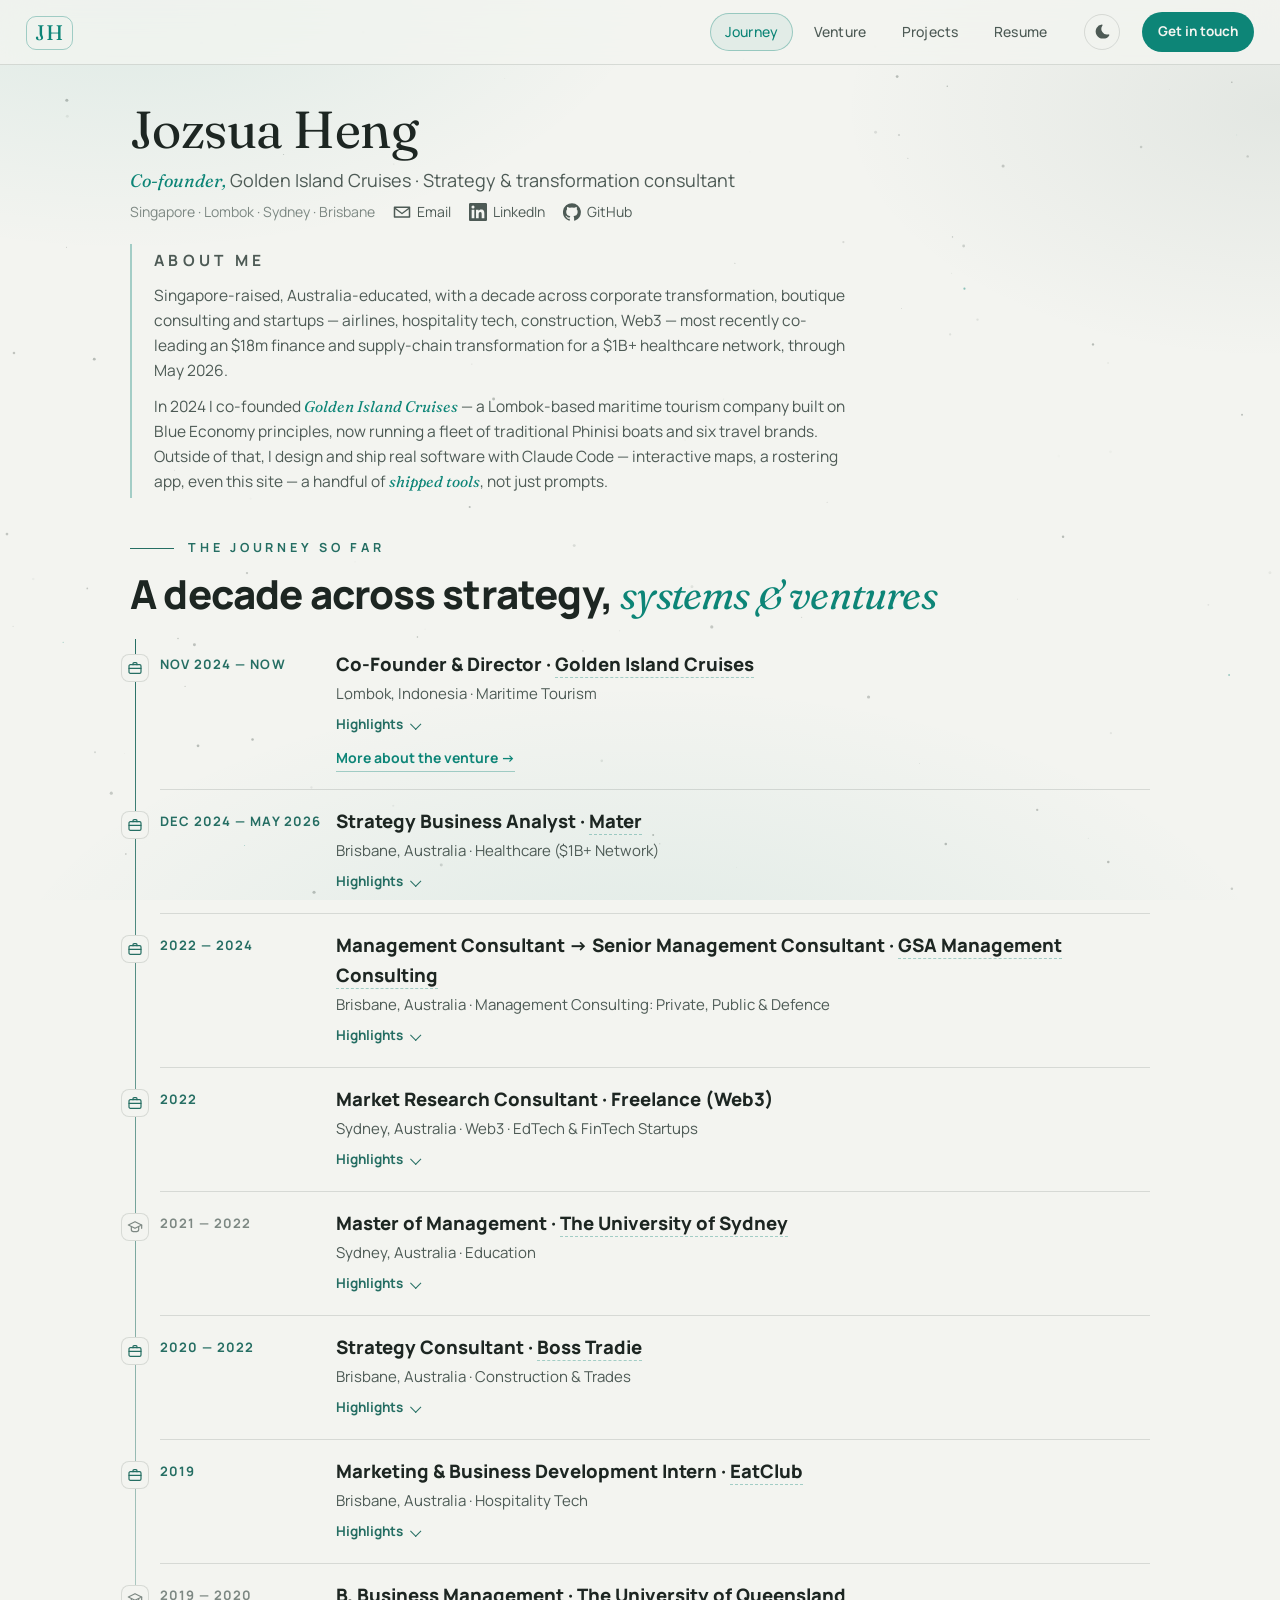
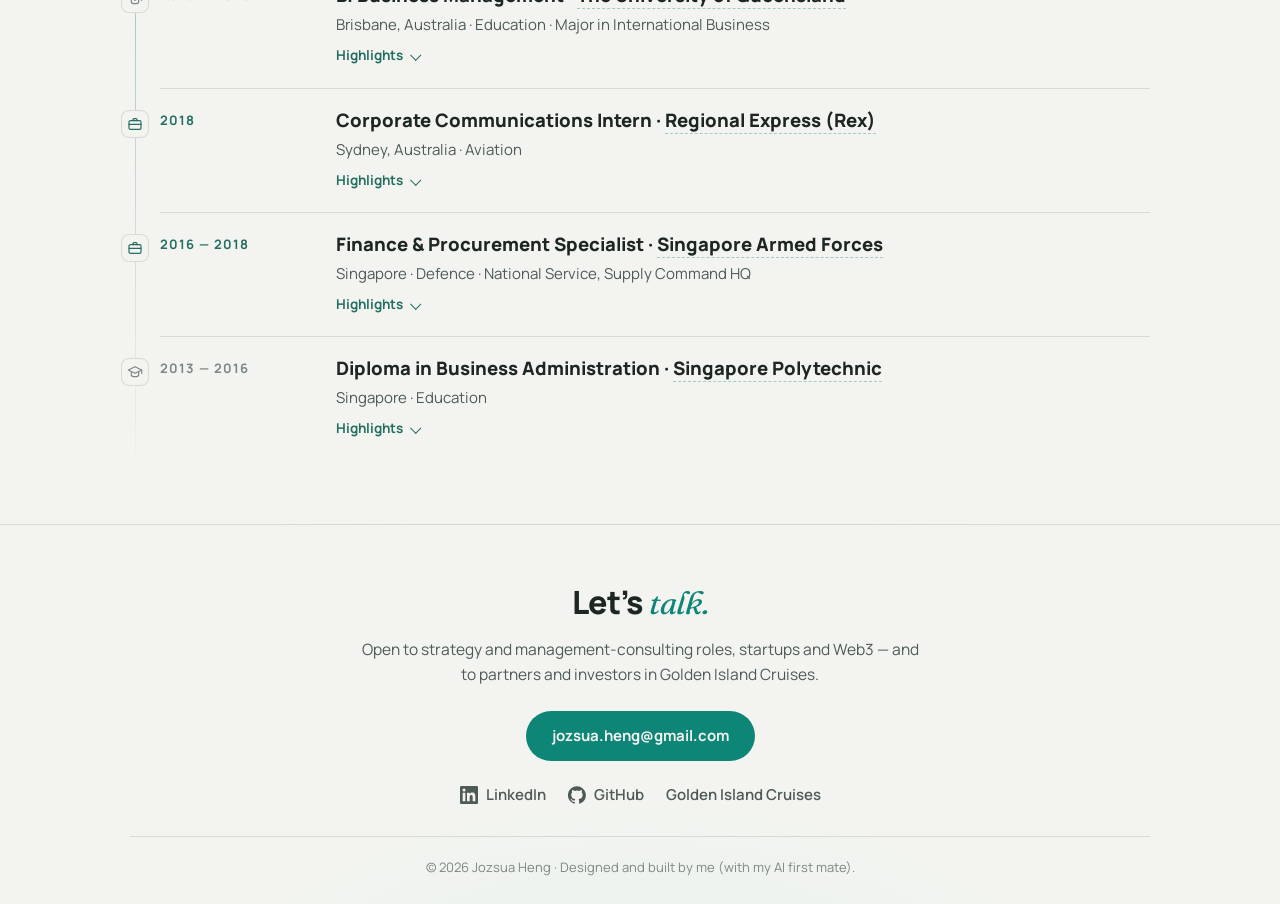
==== commit 579f05ce: "Homepage copy polish, mobile scrollytelling fix, Instagram links, downloadable resume PDFs - Homepag" ====
--- a/index.html
+++ b/index.html
@@ -74,11 +74,11 @@
           </p>
           <p>
             In 2024 I co-founded <a href="venture.html" class="accent-serif" style="text-decoration:none">Golden Island Cruises</a>
-            with three local partners — a Lombok-based maritime tourism
-            company built on Blue Economy principles, now running a fleet of
-            traditional Phinisi boats and six travel brands. I&rsquo;ve also
-            taught myself AI-assisted development with Claude Code, shipping a
-            few <a href="projects.html" class="accent-serif" style="text-decoration:none">tools</a> of my own.
+            — a Lombok-based maritime tourism company built on Blue Economy
+            principles, now running a fleet of traditional Phinisi boats and
+            six travel brands. Outside of that, I design and ship real
+            software with Claude Code — interactive maps, a rostering app,
+            even this site — a handful of <a href="projects.html" class="accent-serif" style="text-decoration:none">shipped tools</a>, not just prompts.
           </p>
         </div>
       </div>
--- a/styles.css
+++ b/styles.css
@@ -607,13 +607,21 @@
   word-break: break-all;
 }
 .brand-card p { font-size: 13.5px; color: var(--ink-dim); line-height: 1.5; }
-.brand-card .brand-go {
-  display: inline-block;
-  margin-top: 9px;
+.brand-links {
+  display: flex;
+  gap: 16px;
+  margin-top: 10px;
+}
+.brand-links a {
   font-size: 13px;
   font-weight: 700;
   color: var(--accent);
-}
+  text-decoration: none;
+  border-bottom: 1px solid var(--accent-border);
+  padding-bottom: 1px;
+  transition: color 0.25s ease, border-color 0.25s ease;
+}
+.brand-links a:hover { color: var(--accent-bright); border-bottom-color: var(--accent-bright); }
 .brand-card.flagship { border-color: var(--accent-border); }
 .brand-card.flagship h4 { color: var(--accent); }
 
@@ -817,6 +825,22 @@
 .rs-tab:hover { color: var(--ink); }
 .rs-tab.active { background: var(--accent); color: var(--bg); }
 .rs-panel[hidden] { display: none; }
+
+.rs-download {
+  font-size: 13.5px;
+  color: var(--ink-faint);
+  margin: 14px 0 28px;
+}
+.rs-download a {
+  color: var(--accent);
+  font-weight: 700;
+  text-decoration: none;
+  border-bottom: 1px solid var(--accent-border);
+  padding-bottom: 1px;
+  transition: color 0.25s ease, border-color 0.25s ease;
+}
+.rs-download a:hover { color: var(--accent-bright); border-bottom-color: var(--accent-bright); }
+.rs-download span { margin: 0 8px; }
 
 /* two-page view: lay the content out as two page-like columns on desktop,
    split at the same point the source PDF actually breaks pages */
@@ -984,6 +1008,11 @@
   .theme-toggle { margin-left: auto; }
   .brand-grid { grid-template-columns: 1fr; }
   .eng-grid { grid-template-columns: 1fr; }
+  /* nav wraps onto two rows here (~107px tall), taller than the 64px the
+     900px breakpoint assumes — without this the sticky nav bar covers the
+     top third of the story image once it locks into position */
+  .story-media { top: 112px; height: 32vh; }
+  .step { min-height: 42vh; }
 }
 
 /* ============================================================
@@ -998,3 +1027,61 @@
   .step { opacity: 1; }
   .story-media img:first-child { opacity: 1; transform: none; }
 }
+
+/* print-only resume header (name + contact) — hidden on screen, since the
+   site nav already carries identity there; a standalone PDF needs its own */
+.rs-print-header { display: none; }
+
+/* ============================================================
+   PRINT — both for a visitor's own Cmd+P and for the downloadable
+   resume PDFs, which are generated by printing this same page
+   ============================================================ */
+@media print {
+  html, [data-theme] {
+    --bg: #ffffff;
+    --bg-2: #ffffff;
+    --bg-3: #ffffff;
+    --ink: #16201c;
+    --ink-dim: #3b463f;
+    --ink-faint: #6b756f;
+    --accent: #0d7d6e;
+    --accent-bright: #0d7d6e;
+    --accent-dim: #0d7d6e;
+    --accent-border: #0d7d6e;
+    --line: #d7dbd8;
+    --card: #f7f8f6;
+  }
+  body { background: #fff; }
+  #specks, .nav, .footer, .rs-toggle, .rs-download, .theme-toggle,
+  .page-head .eyebrow, .page-head > h1.section-title { display: none !important; }
+  * { box-shadow: none !important; text-shadow: none !important; }
+  a { text-decoration: none !important; }
+  .rs-item { break-inside: avoid; }
+  /* content below the fold never triggers the scroll-reveal
+     IntersectionObserver during print/PDF generation — force it visible
+     so printing never silently produces blank pages */
+  .reveal { opacity: 1 !important; transform: none !important; }
+  .eyebrow-line { transform: scaleX(1) !important; }
+
+  /* swap the on-screen page title for a real resume header */
+  .rs-print-header { display: block; margin-bottom: 14px; }
+  .rs-print-header h1 { font-family: var(--font-display); font-weight: 400; font-size: 30px; margin-bottom: 4px; }
+  .rs-print-header p { font-size: 13px; color: var(--ink-dim); }
+
+  /* compact spacing throughout — the on-screen design is deliberately
+     roomy for web reading, print needs to be denser to stay a sane
+     page count */
+  .intro, .page-head { padding-top: 0; padding-bottom: 0; }
+  .section { padding-top: 0; padding-bottom: 8px; }
+  .rs-summary { margin-bottom: 16px; }
+  .rs-section { margin-bottom: 14px; }
+  .rs-head { padding-bottom: 5px; margin-bottom: 2px; }
+  .rs-item { padding: 8px 0; }
+  .tl-points { gap: 3px; padding-top: 4px; }
+  .tl-points li { font-size: 13.5px; line-height: 1.42; }
+  .rs-item h3 { font-size: 15.5px; }
+  .rs-role, .rs-meta { font-size: 12.5px; }
+  .rs-skills { gap: 4px; padding-top: 6px; }
+  .rs-columns { gap: 0 32px; }
+  .rs-col:last-child { padding-left: 32px; margin-left: 32px; }
+}
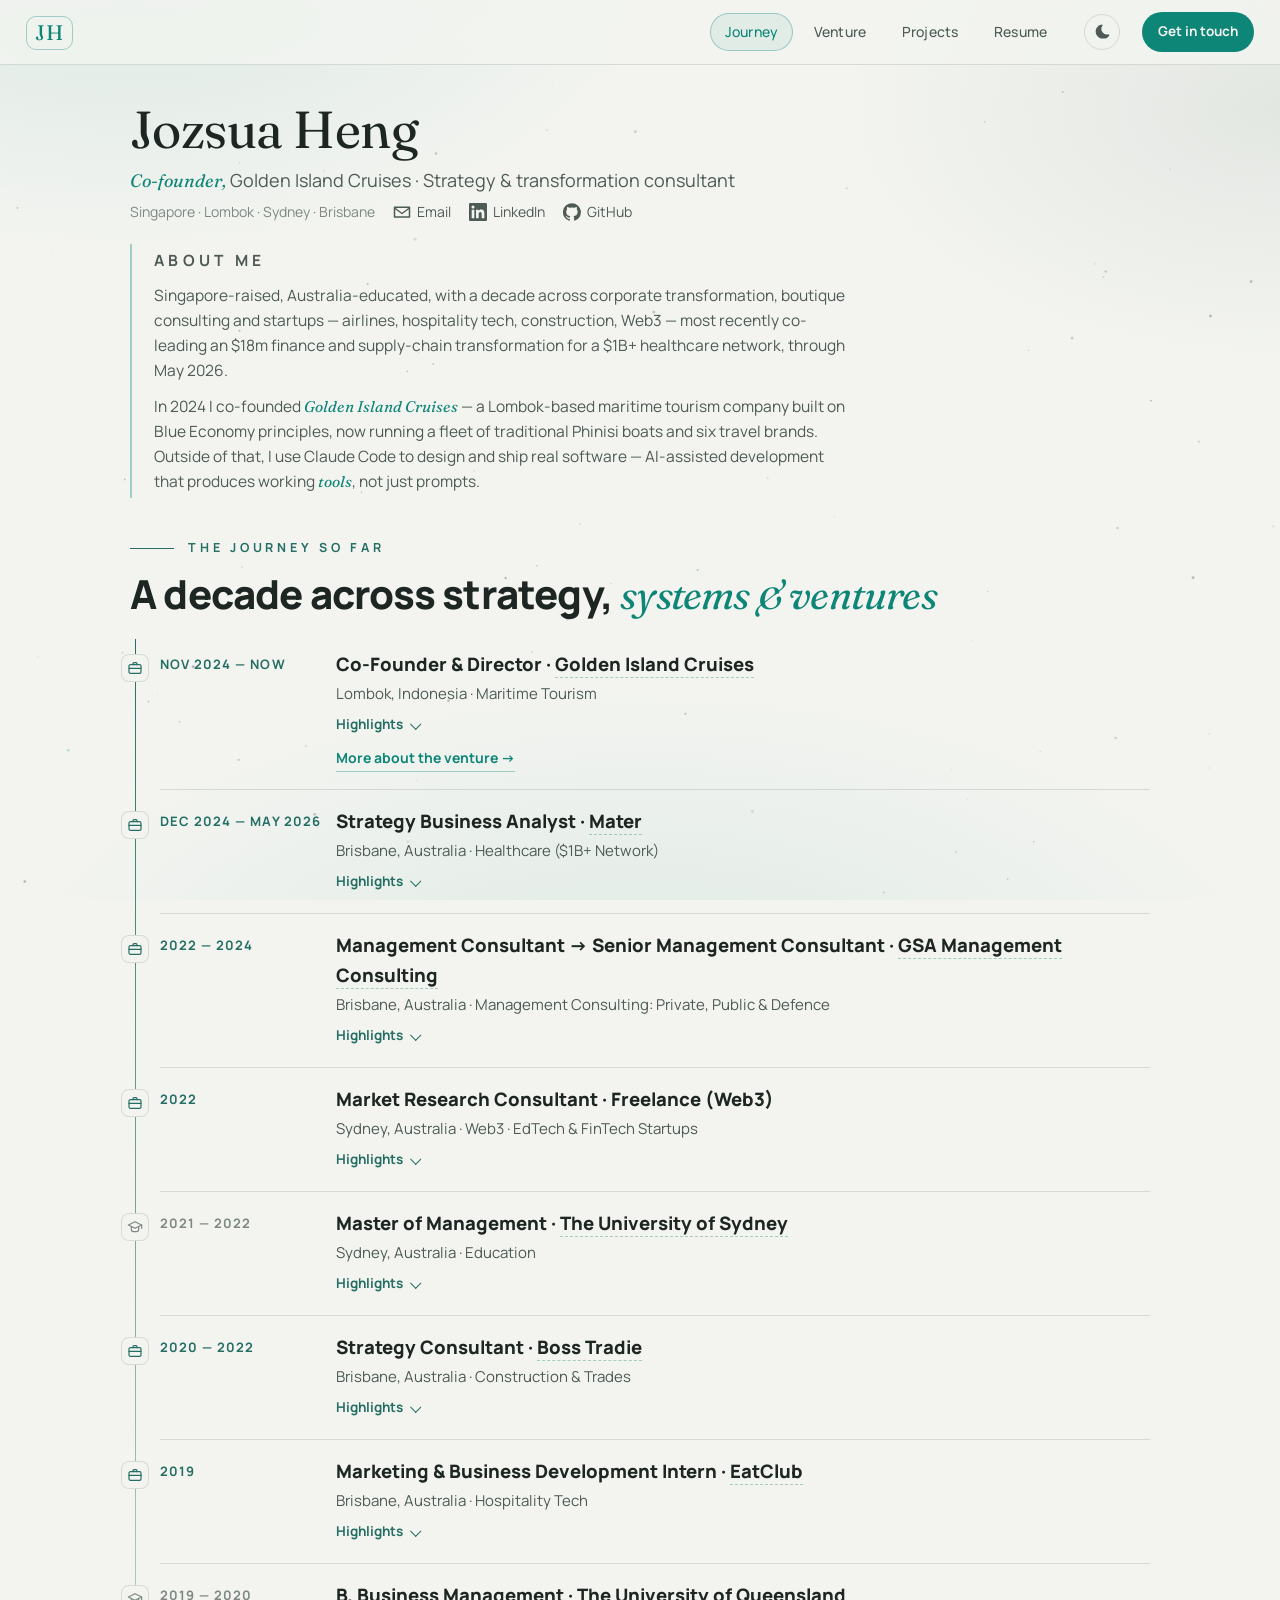
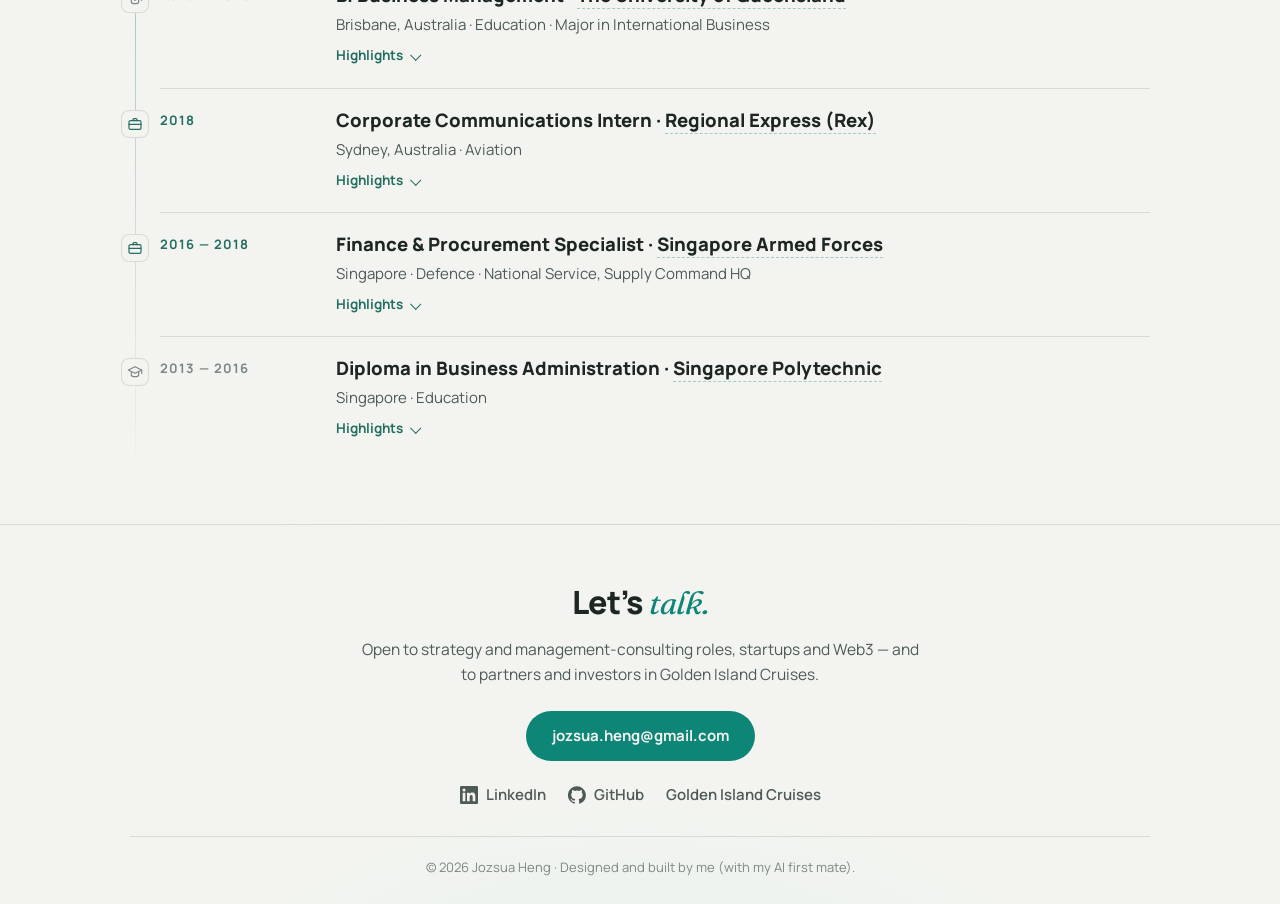
==== commit cf3dd99f: "Homepage: rewrite AI-assisted development closing line without naming specific projects Co-Authored-" ====
--- a/index.html
+++ b/index.html
@@ -76,9 +76,9 @@
             In 2024 I co-founded <a href="venture.html" class="accent-serif" style="text-decoration:none">Golden Island Cruises</a>
             — a Lombok-based maritime tourism company built on Blue Economy
             principles, now running a fleet of traditional Phinisi boats and
-            six travel brands. Outside of that, I design and ship real
-            software with Claude Code — interactive maps, a rostering app,
-            even this site — a handful of <a href="projects.html" class="accent-serif" style="text-decoration:none">shipped tools</a>, not just prompts.
+            six travel brands. Outside of that, I use Claude Code to design
+            and ship real software — AI-assisted development that produces
+            working <a href="projects.html" class="accent-serif" style="text-decoration:none">tools</a>, not just prompts.
           </p>
         </div>
       </div>
